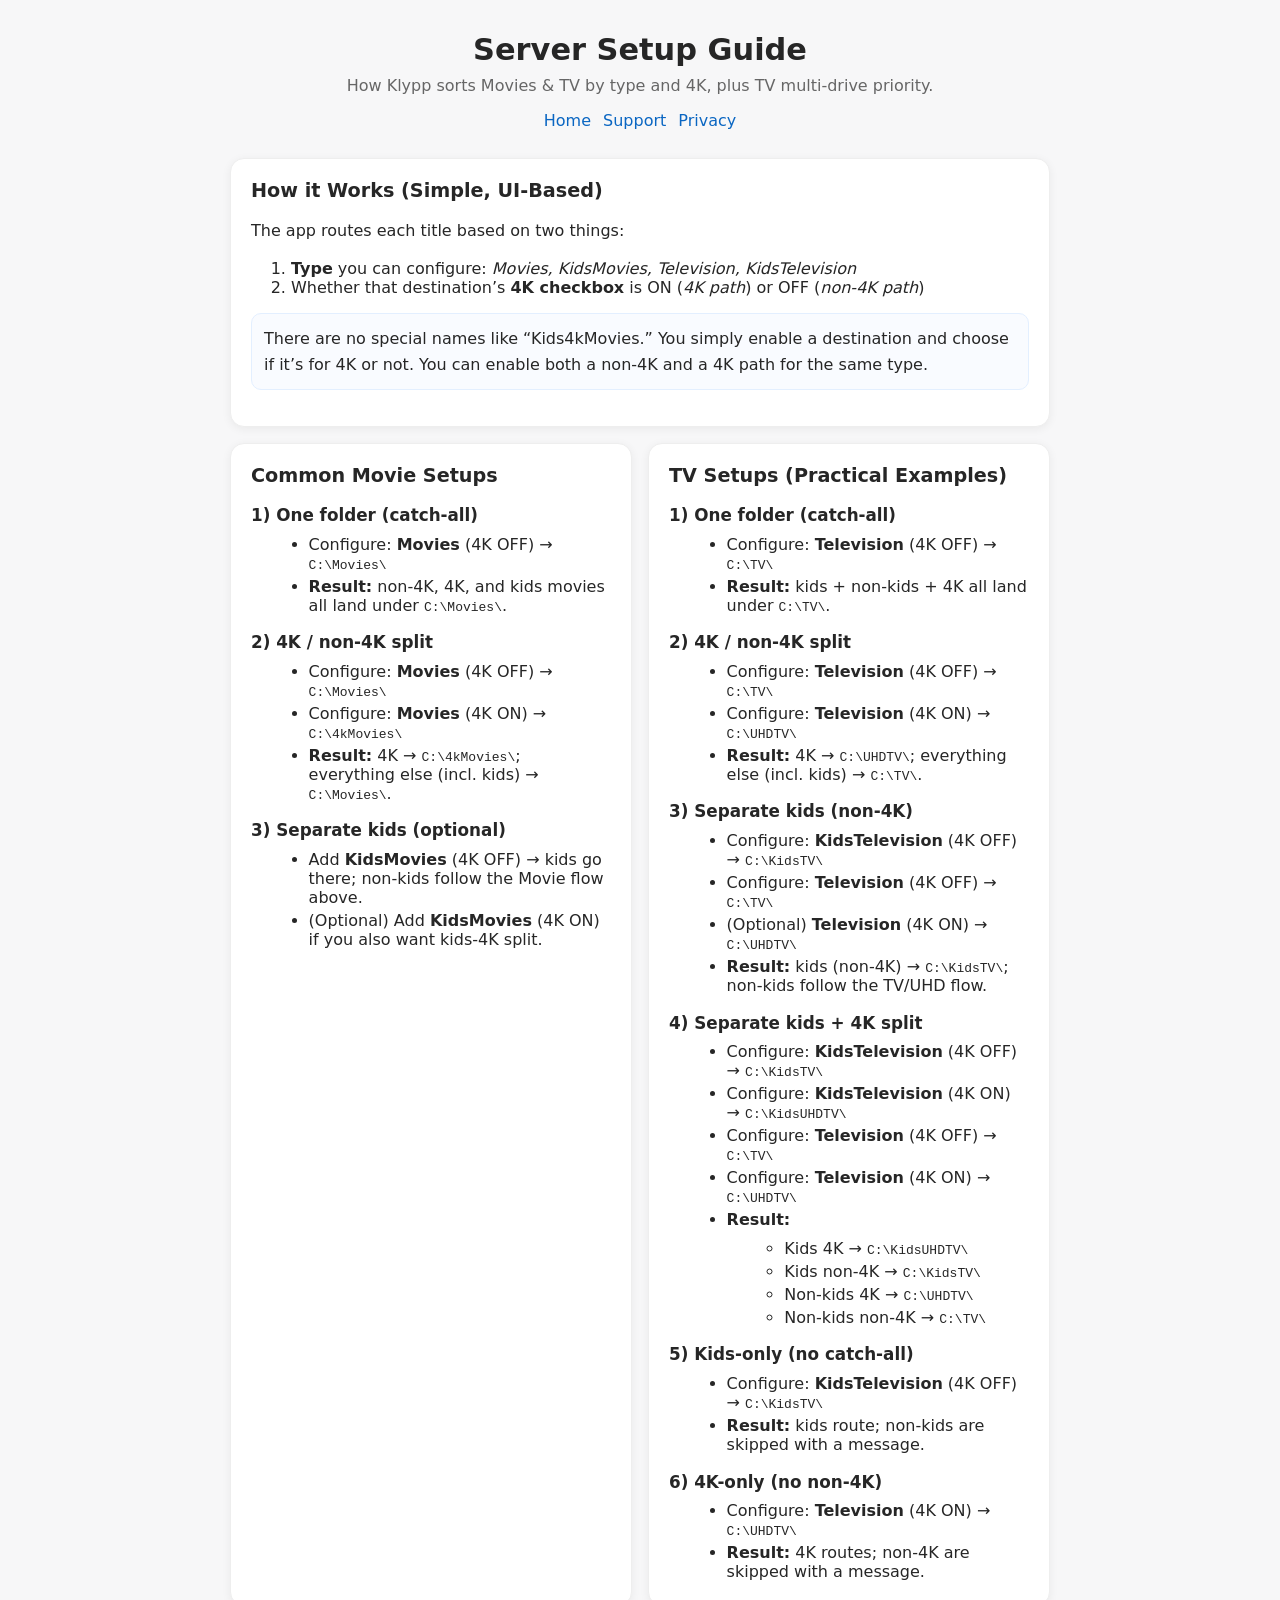
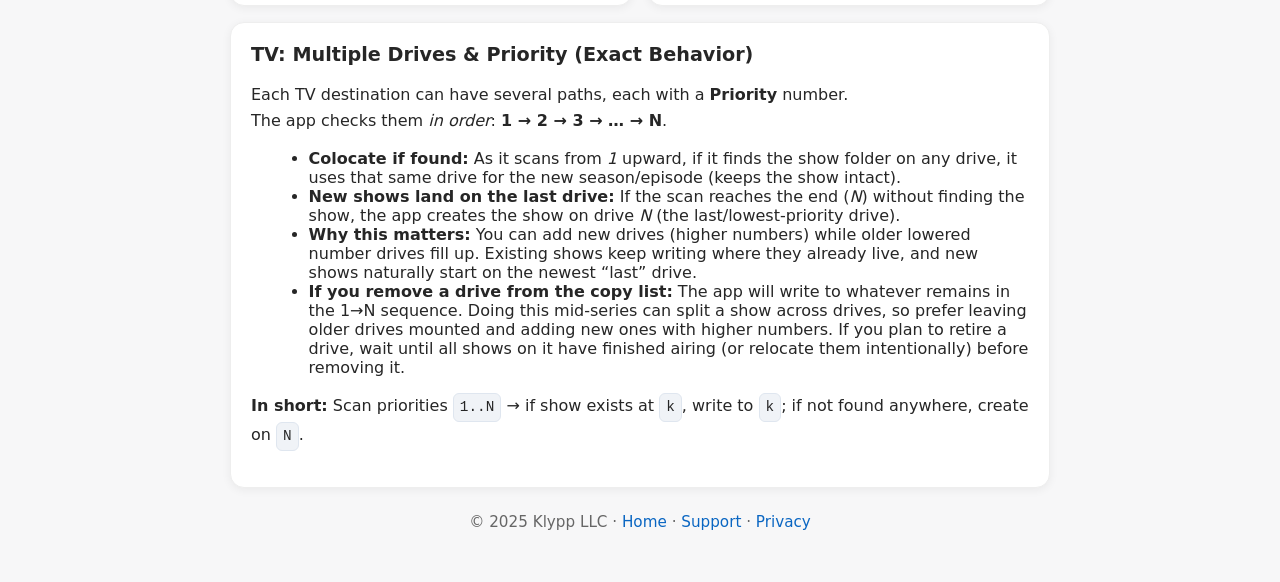
==== AdvancedDocumentation/index.html @ 426c71a1 "Adding basic setup instructions" ====
<!-- routing/index.html -->
<!DOCTYPE html>
<html lang="en">

<head>
    <meta charset="UTF-8" />
    <title>Klypp LLC – Server Setup Guide</title>
    <meta name="viewport" content="width=device-width, initial-scale=1" />
    <meta name="description"
        content="How Klypp routes Movies and TV into folders based on type and 4K settings, plus TV multi-drive priority behavior." />

    <!-- Open Graph -->
    <meta property="og:title" content="Klypp – Server Setup Guide" />
    <meta property="og:site_name" content="Klypp LLC" />
    <meta property="og:type" content="article" />
    <meta property="og:url" content="https://www.klyppedit.com/routing/" />
    <meta property="og:description"
        content="Configure Movies/TV/Kids destinations with optional 4K and understand TV drive priorities." />

    <style>
        :root {
            --bg: #f7f7f8;
            --fg: #262626;
            --muted: #666;
            --card: #ffffff;
            --link: #0a66c2;
            --ring: rgba(10, 102, 194, .15);
            --radius: 14px;
            --border: #eee;
        }

        * {
            box-sizing: border-box;
        }

        body {
            font-family: system-ui, -apple-system, "Segoe UI", Roboto, Arial, sans-serif;
            margin: 0;
            padding: 32px 16px;
            background: var(--bg);
            color: var(--fg);
        }

        .wrap {
            max-width: 820px;
            margin: 0 auto;
        }

        header {
            text-align: center;
            margin-bottom: 28px;
        }

        h1 {
            margin: 0 0 6px;
            font-size: 1.9rem;
        }

        .subtitle {
            color: var(--muted);
            margin: 0;
        }

        nav {
            display: flex;
            gap: 12px;
            justify-content: center;
            margin: 12px 0 0;
        }

        nav a {
            color: var(--link);
            text-decoration: none;
        }

        nav a:hover {
            text-decoration: underline;
        }

        .card {
            background: var(--card);
            border-radius: var(--radius);
            box-shadow: 0 2px 10px rgba(0, 0, 0, .06);
            padding: 20px;
            border: 1px solid var(--border);
            margin-bottom: 16px;
        }

        h2 {
            margin-top: 0;
            font-size: 1.2rem;
        }

        h3 {
            margin: 1.1rem 0 .4rem;
            font-size: 1.05rem;
        }

        p {
            line-height: 1.6;
        }

        ul {
            margin: .6rem 0 .2rem 1.1rem;
        }

        a {
            color: var(--link);
            text-decoration: none;
        }

        a:hover {
            text-decoration: underline;
        }

        .kbd {
            display: inline-block;
            padding: 2px 6px;
            border-radius: 6px;
            background: #f0f3f7;
            border: 1px solid #dfe6ef;
            font-family: ui-monospace, SFMono-Regular, Menlo, Consolas, monospace;
            font-size: .9em;
        }

        .note {
            background: #f9fbff;
            border: 1px solid #e3efff;
            padding: 12px;
            border-radius: 10px;
        }

        .footer {
            text-align: center;
            color: var(--muted);
            margin-top: 22px;
            font-size: .95rem;
        }

        .grid {
            display: grid;
            gap: 16px;
            grid-template-columns: 1fr;
        }

        @media (min-width: 880px) {
            .grid {
                grid-template-columns: 1fr 1fr;
            }
        }

        .muted {
            color: var(--muted);
        }

        .list-tight li {
            margin: .25rem 0;
        }

        .codeblock {
            background: #0f172a;
            color: #e5e7eb;
            border-radius: 10px;
            padding: 12px 14px;
            overflow: auto;
            border: 1px solid #0b1226;
            font-family: ui-monospace, SFMono-Regular, Menlo, Consolas, monospace;
            font-size: .92em;
        }
    </style>

    <!-- JSON-LD -->
    <script type="application/ld+json">
  {
    "@context":"https://schema.org",
    "@type":"TechArticle",
    "headline":"Klypp – Server Setup Guide",
    "about":["Movies","Television","Kids","4K","Folder routing","NAS priority"],
    "author":{"@type":"Organization","name":"Klypp LLC"},
    "publisher":{"@type":"Organization","name":"Klypp LLC"},
    "inLanguage":"en-US",
    "url":"https://www.klyppedit.com/routing/"
  }
  </script>
</head>

<body>
    <div class="wrap">
        <header>
            <h1>Server Setup Guide</h1>
            <p class="subtitle">How Klypp sorts Movies &amp; TV by type and 4K, plus TV multi-drive priority.</p>
            <nav>
                <a href="../index.html">Home</a>
                <a href="../support/index.html">Support</a>
                <a href="../privacy/index.html">Privacy</a>
            </nav>
        </header>

        <section class="card">
            <h2>How it Works (Simple, UI-Based)</h2>
            <p>The app routes each title based on two things:</p>
            <ol>
                <li><strong>Type</strong> you can configure: <em>Movies, KidsMovies, Television, KidsTelevision</em>
                </li>
                <li>Whether that destination’s <strong>4K checkbox</strong> is ON (<em>4K path</em>) or OFF (<em>non-4K
                        path</em>)</li>
            </ol>
            <p class="note">
                There are no special names like “Kids4kMovies.” You simply enable a destination and choose if it’s for
                4K or not.
                You can enable both a non-4K and a 4K path for the same type.
            </p>
        </section>

        <div class="grid">
            <section class="card">
                <h2>Common Movie Setups</h2>

                <h3>1) One folder (catch-all)</h3>
                <ul class="list-tight">
                    <li>Configure: <strong>Movies</strong> (4K OFF) → <code>C:\Movies\</code></li>
                    <li><strong>Result:</strong> non-4K, 4K, and kids movies all land under <code>C:\Movies\</code>.
                    </li>
                </ul>

                <h3>2) 4K / non-4K split</h3>
                <ul class="list-tight">
                    <li>Configure: <strong>Movies</strong> (4K OFF) → <code>C:\Movies\</code></li>
                    <li>Configure: <strong>Movies</strong> (4K ON) → <code>C:\4kMovies\</code></li>
                    <li><strong>Result:</strong> 4K → <code>C:\4kMovies\</code>; everything else (incl. kids) →
                        <code>C:\Movies\</code>.
                    </li>
                </ul>

                <h3>3) Separate kids (optional)</h3>
                <ul class="list-tight">
                    <li>Add <strong>KidsMovies</strong> (4K OFF) → kids go there; non-kids follow the Movie flow above.
                    </li>
                    <li>(Optional) Add <strong>KidsMovies</strong> (4K ON) if you also want kids-4K split.</li>
                </ul>
            </section>

            <section class="card">
                <h2>TV Setups (Practical Examples)</h2>

                <h3>1) One folder (catch-all)</h3>
                <ul class="list-tight">
                    <li>Configure: <strong>Television</strong> (4K OFF) → <code>C:\TV\</code></li>
                    <li><strong>Result:</strong> kids + non-kids + 4K all land under <code>C:\TV\</code>.</li>
                </ul>

                <h3>2) 4K / non-4K split</h3>
                <ul class="list-tight">
                    <li>Configure: <strong>Television</strong> (4K OFF) → <code>C:\TV\</code></li>
                    <li>Configure: <strong>Television</strong> (4K ON) → <code>C:\UHDTV\</code></li>
                    <li><strong>Result:</strong> 4K → <code>C:\UHDTV\</code>; everything else (incl. kids) →
                        <code>C:\TV\</code>.
                    </li>
                </ul>

                <h3>3) Separate kids (non-4K)</h3>
                <ul class="list-tight">
                    <li>Configure: <strong>KidsTelevision</strong> (4K OFF) → <code>C:\KidsTV\</code></li>
                    <li>Configure: <strong>Television</strong> (4K OFF) → <code>C:\TV\</code></li>
                    <li>(Optional) <strong>Television</strong> (4K ON) → <code>C:\UHDTV\</code></li>
                    <li><strong>Result:</strong> kids (non-4K) → <code>C:\KidsTV\</code>; non-kids follow the TV/UHD
                        flow.</li>
                </ul>

                <h3>4) Separate kids + 4K split</h3>
                <ul class="list-tight">
                    <li>Configure: <strong>KidsTelevision</strong> (4K OFF) → <code>C:\KidsTV\</code></li>
                    <li>Configure: <strong>KidsTelevision</strong> (4K ON) → <code>C:\KidsUHDTV\</code></li>
                    <li>Configure: <strong>Television</strong> (4K OFF) → <code>C:\TV\</code></li>
                    <li>Configure: <strong>Television</strong> (4K ON) → <code>C:\UHDTV\</code></li>
                    <li><strong>Result:</strong>
                        <ul>
                            <li>Kids 4K → <code>C:\KidsUHDTV\</code></li>
                            <li>Kids non-4K → <code>C:\KidsTV\</code></li>
                            <li>Non-kids 4K → <code>C:\UHDTV\</code></li>
                            <li>Non-kids non-4K → <code>C:\TV\</code></li>
                        </ul>
                    </li>
                </ul>

                <h3>5) Kids-only (no catch-all)</h3>
                <ul class="list-tight">
                    <li>Configure: <strong>KidsTelevision</strong> (4K OFF) → <code>C:\KidsTV\</code></li>
                    <li><strong>Result:</strong> kids route; non-kids are skipped with a message.</li>
                </ul>

                <h3>6) 4K-only (no non-4K)</h3>
                <ul class="list-tight">
                    <li>Configure: <strong>Television</strong> (4K ON) → <code>C:\UHDTV\</code></li>
                    <li><strong>Result:</strong> 4K routes; non-4K are skipped with a message.</li>
                </ul>
            </section>
        </div>

        <section class="card">
            <h2>TV: Multiple Drives &amp; Priority (Exact Behavior)</h2>
            <p>Each TV destination can have several paths, each with a <strong>Priority</strong> number.<br>
                The app checks them <em>in order</em>: <strong>1 → 2 → 3 → … → N</strong>.</p>
            <ul>
                <li><strong>Colocate if found:</strong> As it scans from <em>1</em> upward, if it finds the show folder
                    on any drive, it uses that same drive for the new season/episode (keeps the show intact).</li>
                <li><strong>New shows land on the last drive:</strong> If the scan reaches the end (<em>N</em>) without
                    finding the show, the app creates the show on drive <em>N</em> (the last/lowest-priority drive).
                </li>
                <li><strong>Why this matters:</strong> You can add new drives (higher numbers) while older lowered
                    number
                    drives fill up. Existing shows keep writing where they already live, and new shows naturally start
                    on the newest “last” drive.</li>
                <li><strong>If you remove a drive from the copy list:</strong> The app will write to whatever remains in
                    the 1→N sequence. Doing this mid-series can split a show across drives, so prefer leaving older
                    drives mounted and adding new ones with higher numbers. If you plan to retire a drive, wait until all
                    shows on it have finished airing (or relocate them intentionally) before removing it.</li>
            </ul>
            <p><strong>In short:</strong> Scan priorities <span class="kbd">1..N</span> → if show exists at <span
                    class="kbd">k</span>, write to <span class="kbd">k</span>; if not found anywhere, create on <span
                    class="kbd">N</span>.</p>
        </section>

        <p class="footer">© 2025 Klypp LLC · <a href="../index.html">Home</a> · <a
                href="../support/index.html">Support</a> · <a href="../privacy/index.html">Privacy</a></p>
    </div>
</body>

</html>
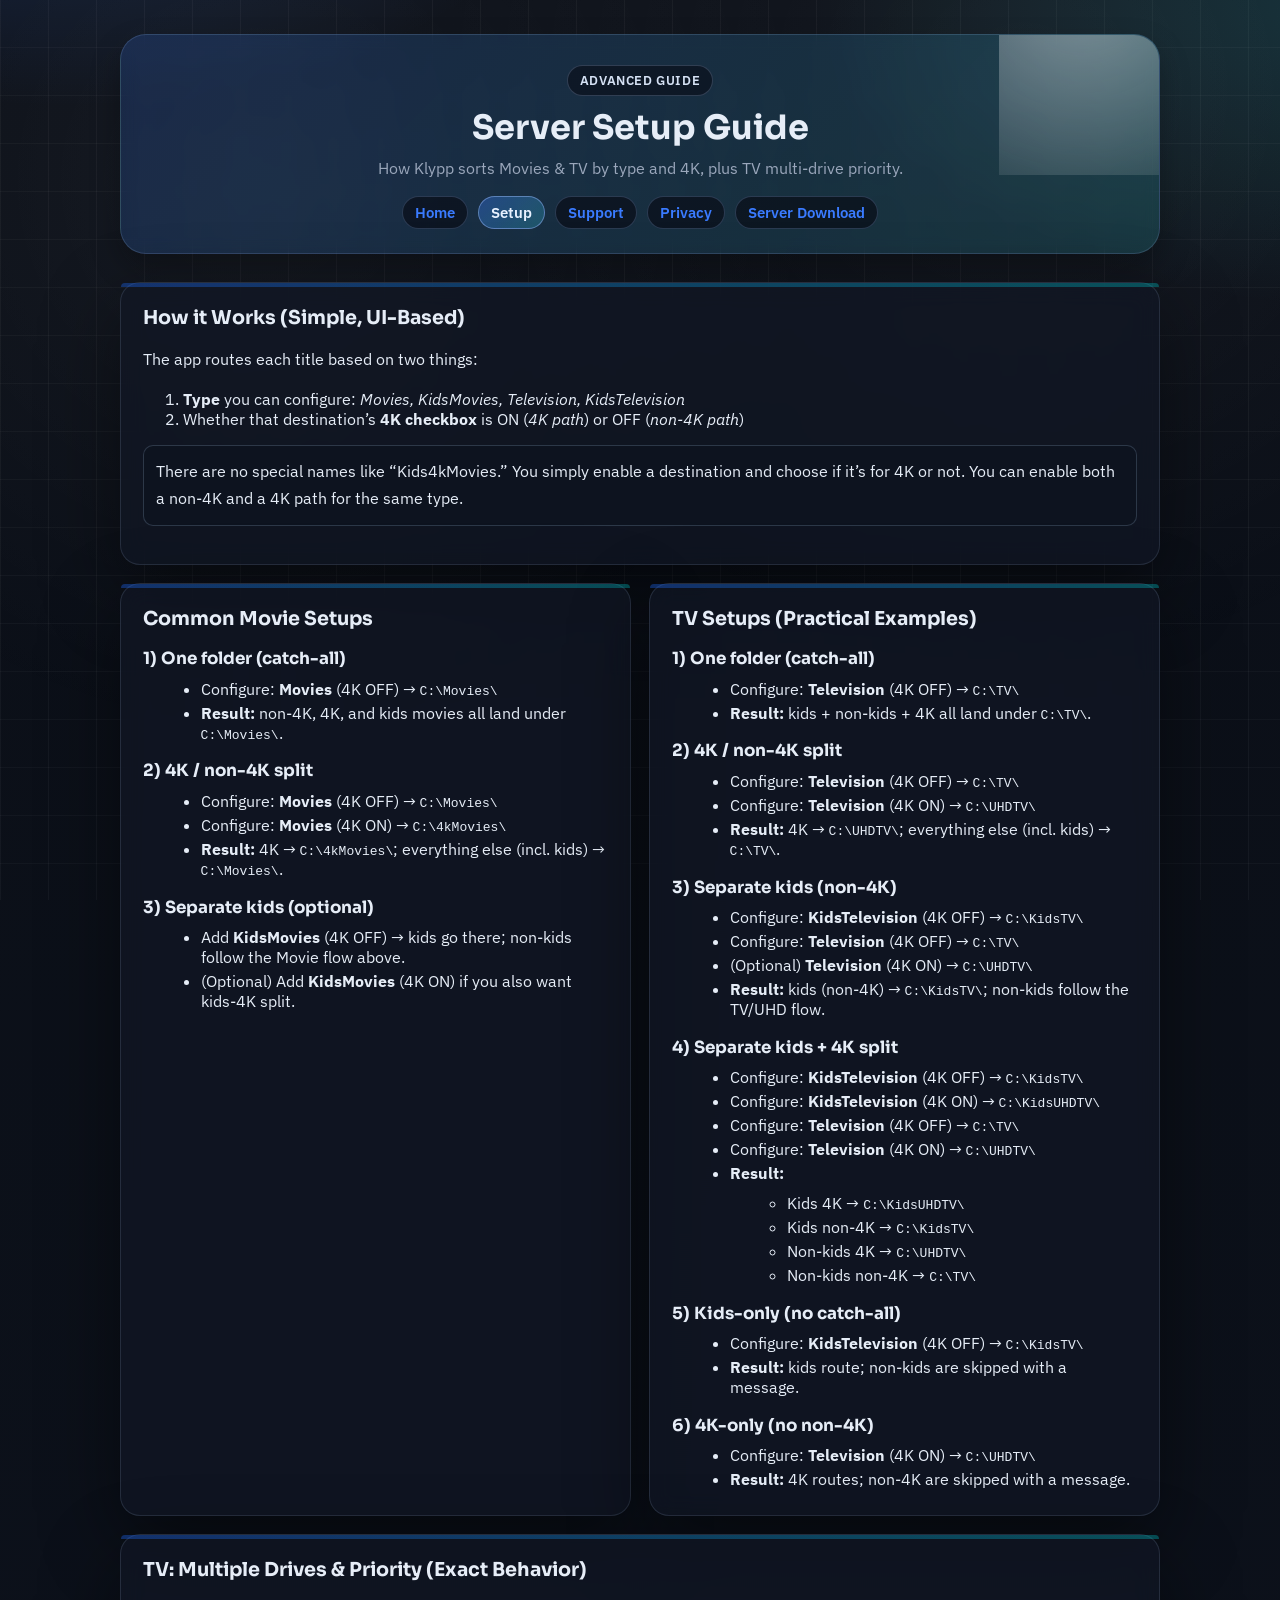
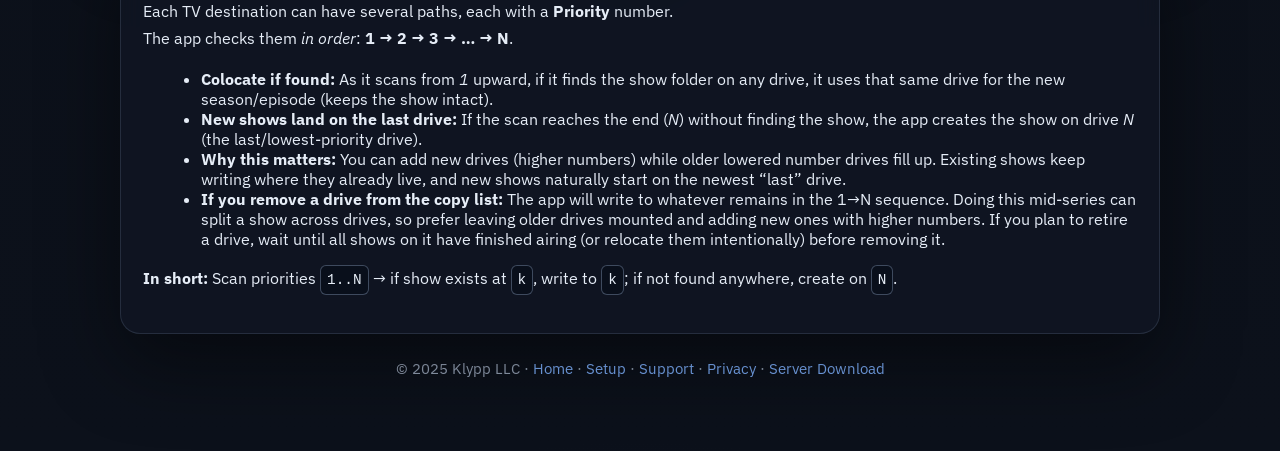
==== commit 181657f6: "Updates for look and feel of page" ====
--- a/AdvancedDocumentation/index.html
+++ b/AdvancedDocumentation/index.html
@@ -18,15 +18,21 @@
         content="Configure Movies/TV/Kids destinations with optional 4K and understand TV drive priorities." />
 
     <style>
+        @import url("https://fonts.googleapis.com/css2?family=Sora:wght@500;600;700&family=IBM+Plex+Sans:wght@400;500;600;700&display=swap");
+
         :root {
-            --bg: #f7f7f8;
-            --fg: #262626;
-            --muted: #666;
-            --card: #ffffff;
-            --link: #0a66c2;
-            --ring: rgba(10, 102, 194, .15);
-            --radius: 14px;
-            --border: #eee;
+            --bg: #0b0f17;
+            --fg: #e6edf7;
+            --muted: #9aa7bb;
+            --card: rgba(17, 23, 36, .72);
+            --link: #7fb2ff;
+            --accent: #3a7bff;
+            --accent-2: #36d1dc;
+            --ring: rgba(63, 135, 255, .28);
+            --radius: 20px;
+            --border: rgba(141, 162, 196, .18);
+            --shadow: 0 28px 80px rgba(0, 0, 0, .45);
+            --shadow-soft: 0 14px 30px rgba(0, 0, 0, .28);
         }
 
         * {
@@ -34,26 +40,84 @@
         }
 
         body {
-            font-family: system-ui, -apple-system, "Segoe UI", Roboto, Arial, sans-serif;
+            font-family: "IBM Plex Sans", "Segoe UI", Tahoma, sans-serif;
             margin: 0;
-            padding: 32px 16px;
-            background: var(--bg);
+            padding: 34px 16px 54px;
+            background:
+                radial-gradient(900px 520px at 5% -10%, rgba(58, 123, 255, .22) 0%, rgba(58, 123, 255, 0) 60%),
+                radial-gradient(1000px 520px at 110% 0%, rgba(54, 209, 220, .18) 0%, rgba(54, 209, 220, 0) 60%),
+                radial-gradient(1000px 700px at 50% 120%, rgba(20, 27, 45, .9) 0%, rgba(11, 15, 23, 0) 60%),
+                linear-gradient(180deg, #0b0f17 0%, #0c111b 100%);
             color: var(--fg);
         }
 
+        body::before {
+            content: "";
+            position: fixed;
+            inset: 0;
+            background:
+                radial-gradient(circle at 20% 20%, rgba(255, 255, 255, .05), transparent 45%),
+                radial-gradient(circle at 80% 10%, rgba(255, 255, 255, .05), transparent 45%),
+                linear-gradient(90deg, rgba(255, 255, 255, .04) 1px, transparent 1px) 0 0/48px 48px,
+                linear-gradient(0deg, rgba(255, 255, 255, .03) 1px, transparent 1px) 0 0/48px 48px;
+            pointer-events: none;
+            z-index: -1;
+        }
+
         .wrap {
-            max-width: 820px;
+            max-width: 1040px;
             margin: 0 auto;
         }
 
-        header {
+        header.hero {
             text-align: center;
             margin-bottom: 28px;
+            background: linear-gradient(135deg, rgba(58, 123, 255, .18), rgba(54, 209, 220, .16));
+            border: 1px solid rgba(122, 150, 200, .25);
+            border-radius: 26px;
+            padding: 24px 20px 18px;
+            box-shadow: var(--shadow-soft);
+            position: relative;
+            overflow: hidden;
+            backdrop-filter: blur(8px);
+            min-height: 220px;
+            display: flex;
+            flex-direction: column;
+            align-items: center;
+            justify-content: center;
+        }
+
+        header.hero::after {
+            content: "";
+            position: absolute;
+            width: 280px;
+            height: 280px;
+            right: -120px;
+            top: -140px;
+            background: radial-gradient(circle at 30% 30%, rgba(255, 255, 255, .45), rgba(255, 255, 255, 0));
+            pointer-events: none;
+        }
+
+        .eyebrow {
+            display: inline-flex;
+            align-items: center;
+            gap: 8px;
+            padding: 6px 12px;
+            border-radius: 999px;
+            background: rgba(10, 16, 28, .7);
+            border: 1px solid rgba(141, 162, 196, .28);
+            color: #d6e2f5;
+            font-weight: 600;
+            font-size: .82rem;
+            margin-bottom: 10px;
+            text-transform: uppercase;
+            letter-spacing: .6px;
         }
 
         h1 {
             margin: 0 0 6px;
-            font-size: 1.9rem;
+            font-size: 2.1rem;
+            font-family: "Sora", "Trebuchet MS", sans-serif;
         }
 
         .subtitle {
@@ -63,41 +127,70 @@
 
         nav {
             display: flex;
-            gap: 12px;
+            gap: 10px;
             justify-content: center;
-            margin: 12px 0 0;
+            margin: 14px 0 0;
+            flex-wrap: wrap;
         }
 
         nav a {
-            color: var(--link);
+            color: var(--accent);
             text-decoration: none;
+            padding: 6px 12px;
+            border-radius: 999px;
+            border: 1px solid rgba(122, 150, 200, .28);
+            background: rgba(9, 14, 24, .7);
+            font-weight: 600;
+            font-size: .92rem;
         }
 
         nav a:hover {
-            text-decoration: underline;
+            background: rgba(14, 22, 36, .85);
+            border-color: rgba(140, 170, 220, .45);
+        }
+
+        nav a.is-active {
+            background: linear-gradient(135deg, rgba(58, 123, 255, .35), rgba(54, 209, 220, .25));
+            border-color: rgba(123, 158, 220, .65);
+            color: #e8f1ff;
+            cursor: default;
         }
 
         .card {
             background: var(--card);
             border-radius: var(--radius);
-            box-shadow: 0 2px 10px rgba(0, 0, 0, .06);
-            padding: 20px;
+            box-shadow: var(--shadow);
+            padding: 22px;
             border: 1px solid var(--border);
-            margin-bottom: 16px;
+            margin-bottom: 18px;
+            position: relative;
+            backdrop-filter: blur(12px);
+        }
+
+        .card::before {
+            content: "";
+            position: absolute;
+            inset: 0 0 auto 0;
+            height: 4px;
+            border-radius: var(--radius) var(--radius) 0 0;
+            background: linear-gradient(90deg, rgba(26, 91, 216, .6), rgba(0, 160, 166, .6));
+            opacity: .7;
         }
 
         h2 {
             margin-top: 0;
             font-size: 1.2rem;
+            font-family: "Sora", "Trebuchet MS", sans-serif;
         }
 
         h3 {
             margin: 1.1rem 0 .4rem;
             font-size: 1.05rem;
+            font-family: "Sora", "Trebuchet MS", sans-serif;
         }
 
         p {
-            line-height: 1.6;
+            line-height: 1.7;
         }
 
         ul {
@@ -117,15 +210,16 @@
             display: inline-block;
             padding: 2px 6px;
             border-radius: 6px;
-            background: #f0f3f7;
-            border: 1px solid #dfe6ef;
+            background: rgba(10, 16, 28, .85);
+            border: 1px solid rgba(141, 162, 196, .4);
+            color: #e6edf7;
             font-family: ui-monospace, SFMono-Regular, Menlo, Consolas, monospace;
             font-size: .9em;
         }
 
         .note {
-            background: #f9fbff;
-            border: 1px solid #e3efff;
+            background: rgba(13, 20, 32, .7);
+            border: 1px solid rgba(141, 162, 196, .25);
             padding: 12px;
             border-radius: 10px;
         }
@@ -139,7 +233,7 @@
 
         .grid {
             display: grid;
-            gap: 16px;
+            gap: 18px;
             grid-template-columns: 1fr;
         }
 
@@ -158,12 +252,12 @@
         }
 
         .codeblock {
-            background: #0f172a;
+            background: rgba(9, 14, 24, .85);
             color: #e5e7eb;
             border-radius: 10px;
             padding: 12px 14px;
             overflow: auto;
-            border: 1px solid #0b1226;
+            border: 1px solid rgba(141, 162, 196, .25);
             font-family: ui-monospace, SFMono-Regular, Menlo, Consolas, monospace;
             font-size: .92em;
         }
@@ -186,13 +280,16 @@
 
 <body>
     <div class="wrap">
-        <header>
+        <header class="hero">
+            <div class="eyebrow">Advanced Guide</div>
             <h1>Server Setup Guide</h1>
             <p class="subtitle">How Klypp sorts Movies &amp; TV by type and 4K, plus TV multi-drive priority.</p>
             <nav>
                 <a href="../index.html">Home</a>
+                <a href="../setup/index.html" class="is-active" aria-current="page">Setup</a>
                 <a href="../support/index.html">Support</a>
                 <a href="../privacy/index.html">Privacy</a>
+                <a href="https://app.klyppedit.com/swagger">Server Download</a>
             </nav>
         </header>
 
@@ -322,8 +419,8 @@
         </section>
 
         <p class="footer">© 2025 Klypp LLC · <a href="../index.html">Home</a> · <a
-                href="../support/index.html">Support</a> · <a href="../privacy/index.html">Privacy</a></p>
+                href="../setup/index.html">Setup</a> · <a href="../support/index.html">Support</a> · <a href="../privacy/index.html">Privacy</a> · <a href="https://app.klyppedit.com/swagger">Server Download</a></p>
     </div>
 </body>
 
-</html>+</html>
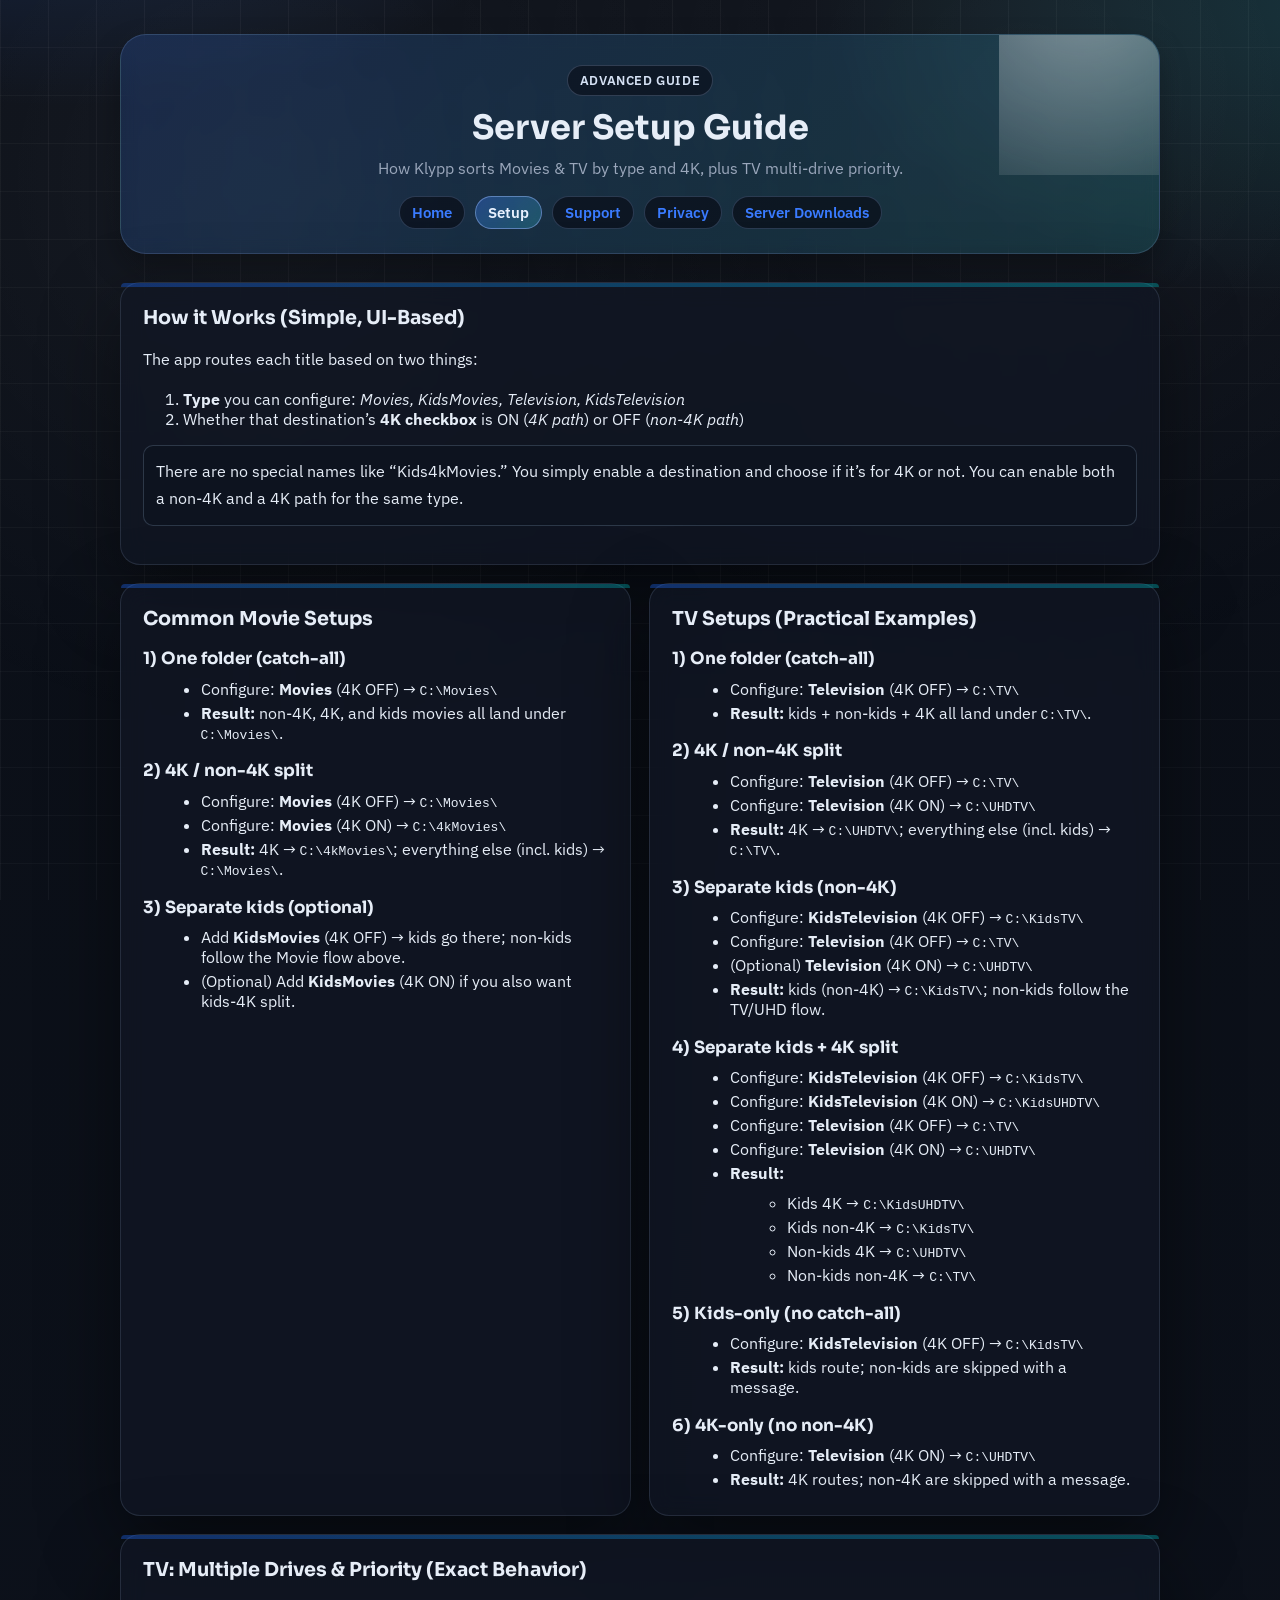
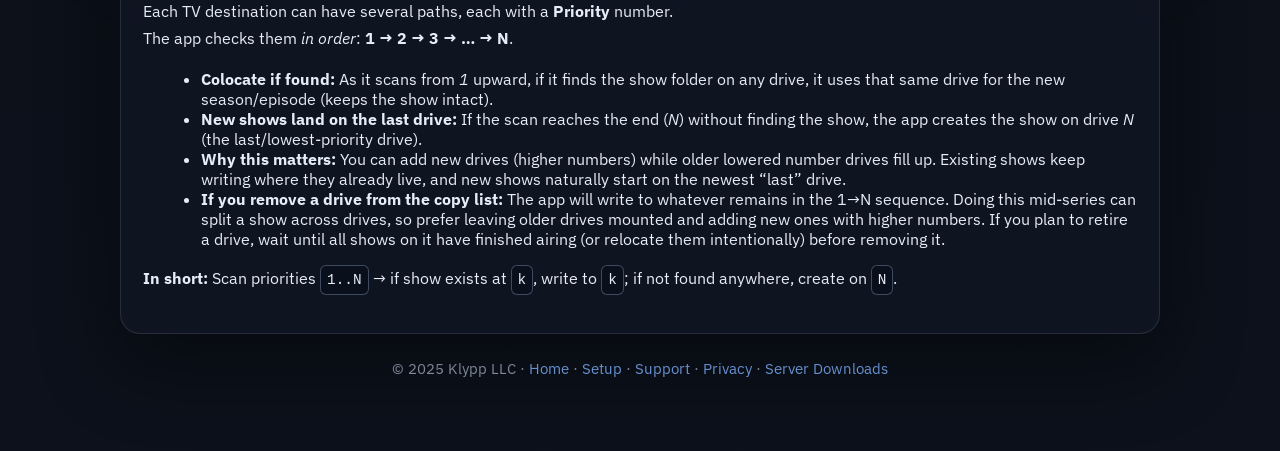
==== commit b33522a1: "Updates for look and feel of page" ====
--- a/AdvancedDocumentation/index.html
+++ b/AdvancedDocumentation/index.html
@@ -289,7 +289,7 @@
                 <a href="../setup/index.html" class="is-active" aria-current="page">Setup</a>
                 <a href="../support/index.html">Support</a>
                 <a href="../privacy/index.html">Privacy</a>
-                <a href="https://app.klyppedit.com/swagger">Server Download</a>
+                <a href="https://app.klyppedit.com/swagger">Server Downloads</a>
             </nav>
         </header>
 
@@ -419,7 +419,7 @@
         </section>
 
         <p class="footer">© 2025 Klypp LLC · <a href="../index.html">Home</a> · <a
-                href="../setup/index.html">Setup</a> · <a href="../support/index.html">Support</a> · <a href="../privacy/index.html">Privacy</a> · <a href="https://app.klyppedit.com/swagger">Server Download</a></p>
+                href="../setup/index.html">Setup</a> · <a href="../support/index.html">Support</a> · <a href="../privacy/index.html">Privacy</a> · <a href="https://app.klyppedit.com/swagger">Server Downloads</a></p>
     </div>
 </body>
 
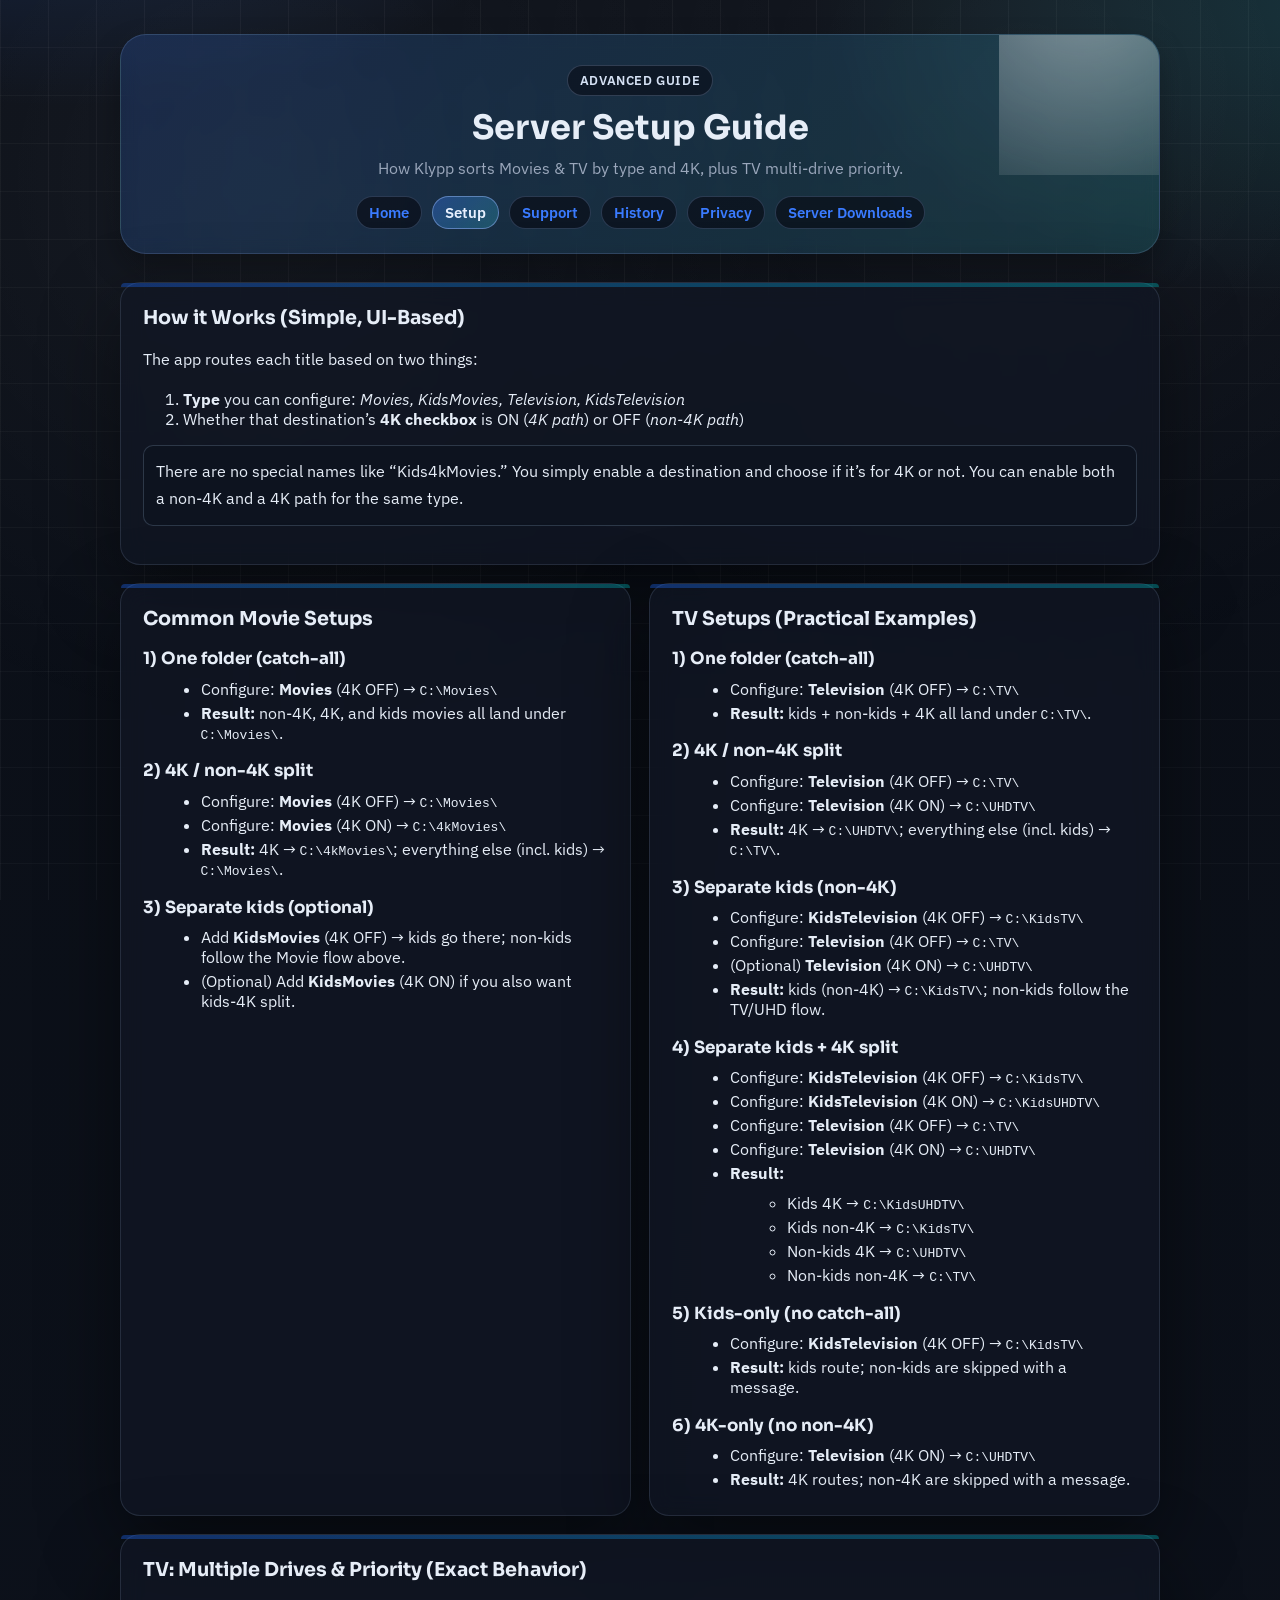
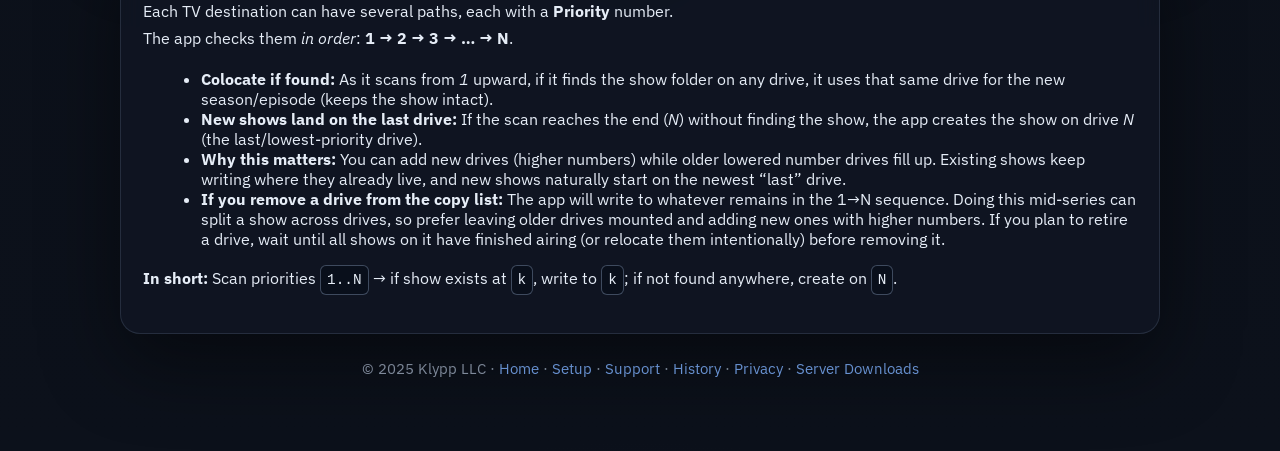
==== commit 147bab4a: "Added History page" ====
--- a/AdvancedDocumentation/index.html
+++ b/AdvancedDocumentation/index.html
@@ -288,6 +288,7 @@
                 <a href="../index.html">Home</a>
                 <a href="../setup/index.html" class="is-active" aria-current="page">Setup</a>
                 <a href="../support/index.html">Support</a>
+                <a href="../history/index.html">History</a>
                 <a href="../privacy/index.html">Privacy</a>
                 <a href="https://app.klyppedit.com/swagger">Server Downloads</a>
             </nav>
@@ -419,7 +420,7 @@
         </section>
 
         <p class="footer">© 2025 Klypp LLC · <a href="../index.html">Home</a> · <a
-                href="../setup/index.html">Setup</a> · <a href="../support/index.html">Support</a> · <a href="../privacy/index.html">Privacy</a> · <a href="https://app.klyppedit.com/swagger">Server Downloads</a></p>
+                href="../setup/index.html">Setup</a> · <a href="../support/index.html">Support</a> · <a href="../history/index.html">History</a> · <a href="../privacy/index.html">Privacy</a> · <a href="https://app.klyppedit.com/swagger">Server Downloads</a></p>
     </div>
 </body>
 
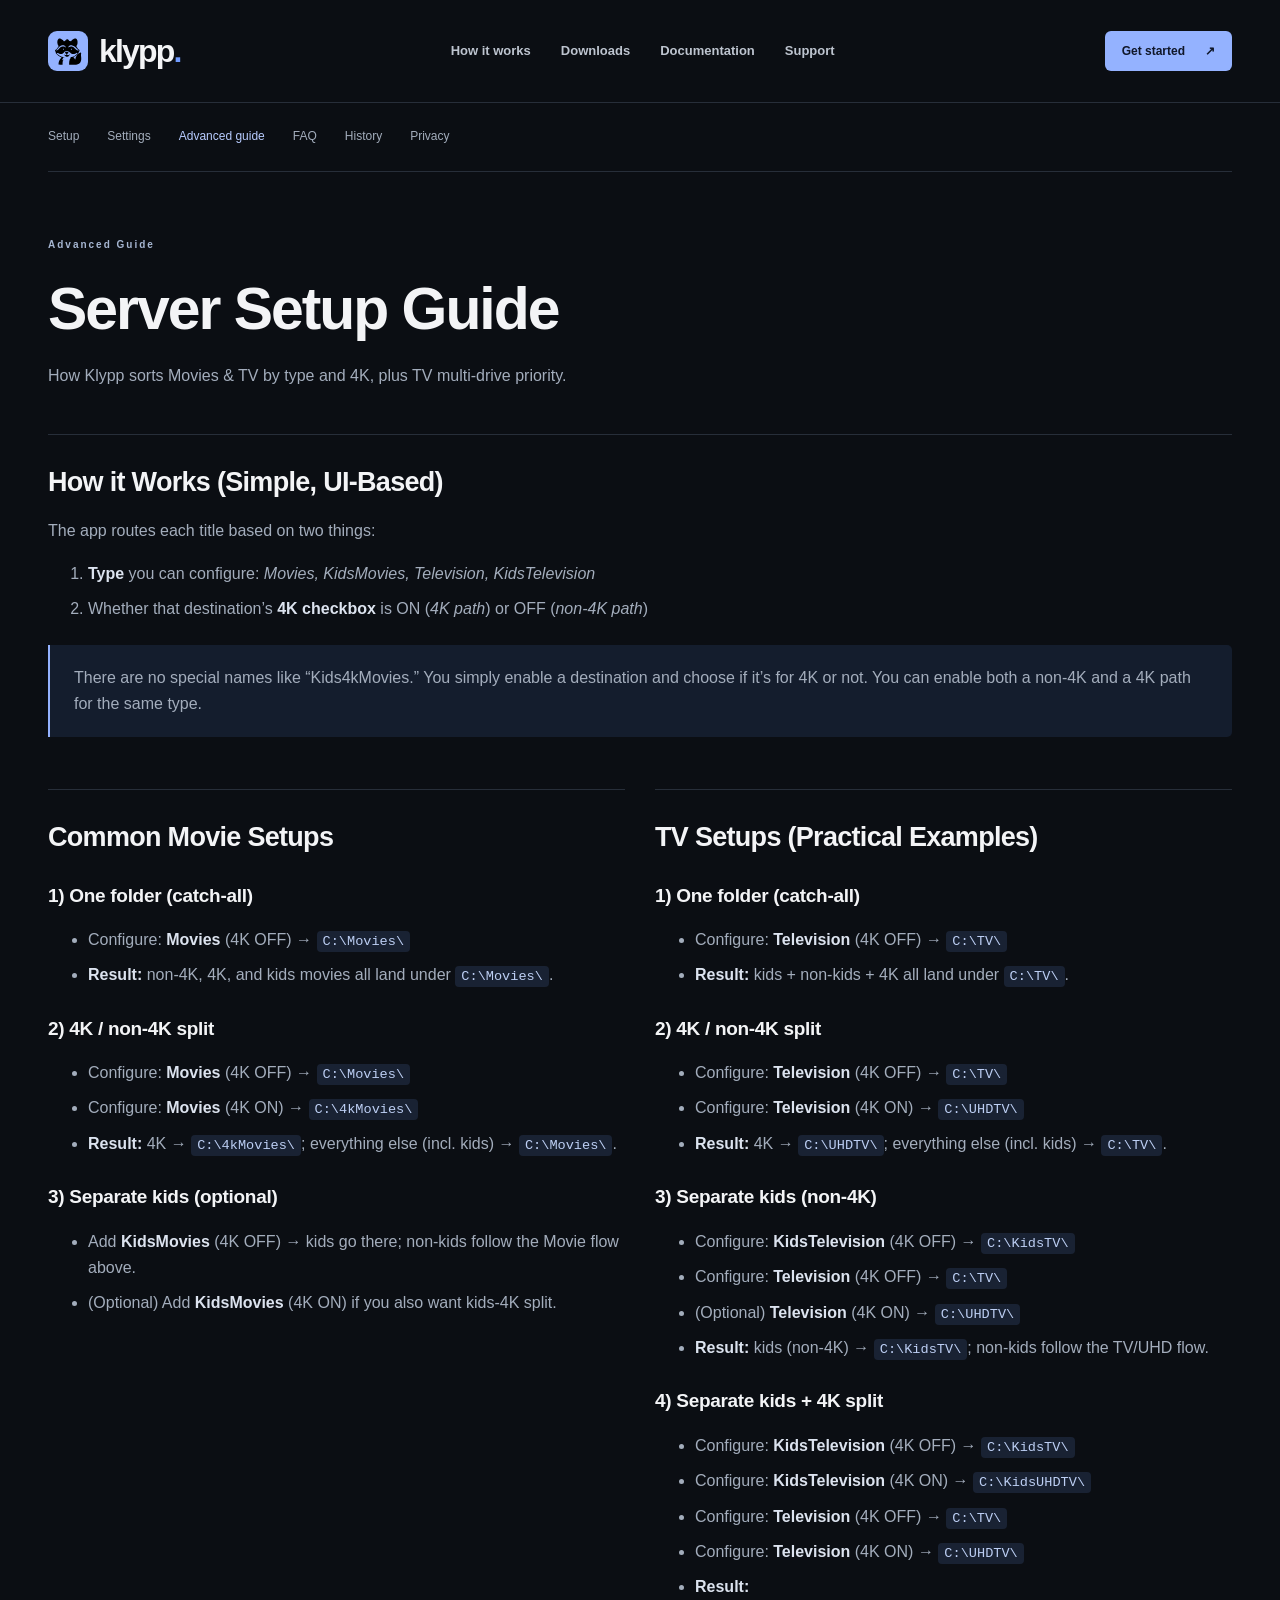
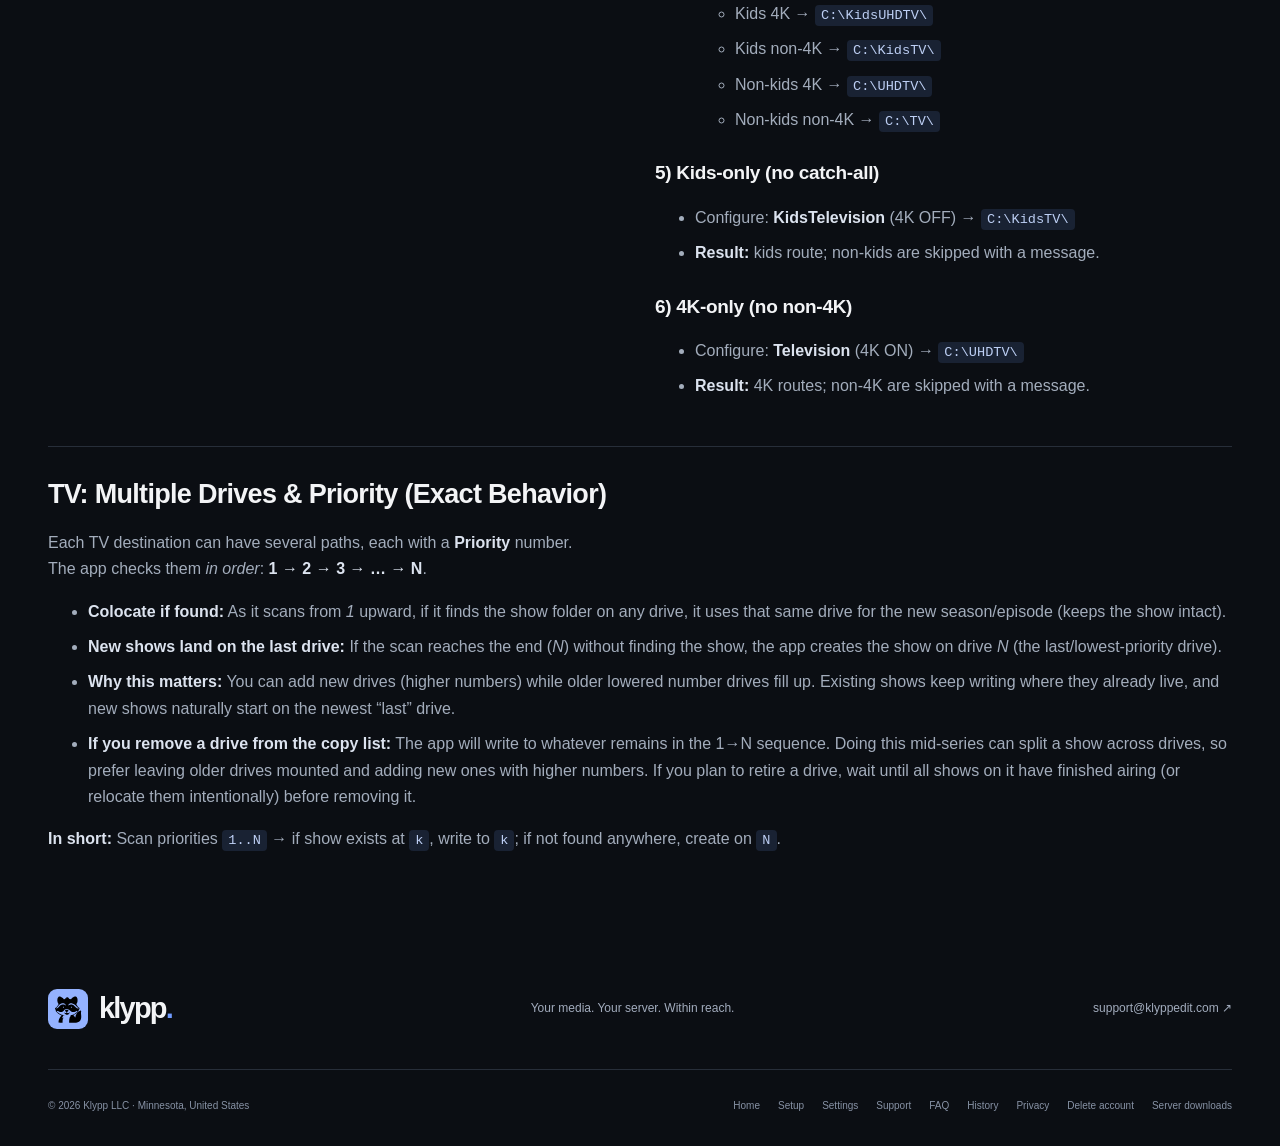
==== commit 9f17d366: "messing with new design" ====
--- a/AdvancedDocumentation/index.html
+++ b/AdvancedDocumentation/index.html
@@ -17,251 +17,8 @@
     <meta property="og:description"
         content="Configure Movies/TV/Kids destinations with optional 4K and understand TV drive priorities." />
 
-    <style>
-        @import url("https://fonts.googleapis.com/css2?family=Sora:wght@500;600;700&family=IBM+Plex+Sans:wght@400;500;600;700&display=swap");
-
-        :root {
-            --bg: #0b0f17;
-            --fg: #e6edf7;
-            --muted: #9aa7bb;
-            --card: rgba(17, 23, 36, .72);
-            --link: #7fb2ff;
-            --accent: #3a7bff;
-            --accent-2: #36d1dc;
-            --ring: rgba(63, 135, 255, .28);
-            --radius: 20px;
-            --border: rgba(141, 162, 196, .18);
-            --shadow: 0 28px 80px rgba(0, 0, 0, .45);
-            --shadow-soft: 0 14px 30px rgba(0, 0, 0, .28);
-        }
-
-        * {
-            box-sizing: border-box;
-        }
-
-        body {
-            font-family: "IBM Plex Sans", "Segoe UI", Tahoma, sans-serif;
-            margin: 0;
-            padding: 34px 16px 54px;
-            background:
-                radial-gradient(900px 520px at 5% -10%, rgba(58, 123, 255, .22) 0%, rgba(58, 123, 255, 0) 60%),
-                radial-gradient(1000px 520px at 110% 0%, rgba(54, 209, 220, .18) 0%, rgba(54, 209, 220, 0) 60%),
-                radial-gradient(1000px 700px at 50% 120%, rgba(20, 27, 45, .9) 0%, rgba(11, 15, 23, 0) 60%),
-                linear-gradient(180deg, #0b0f17 0%, #0c111b 100%);
-            color: var(--fg);
-        }
-
-        body::before {
-            content: "";
-            position: fixed;
-            inset: 0;
-            background:
-                radial-gradient(circle at 20% 20%, rgba(255, 255, 255, .05), transparent 45%),
-                radial-gradient(circle at 80% 10%, rgba(255, 255, 255, .05), transparent 45%),
-                linear-gradient(90deg, rgba(255, 255, 255, .04) 1px, transparent 1px) 0 0/48px 48px,
-                linear-gradient(0deg, rgba(255, 255, 255, .03) 1px, transparent 1px) 0 0/48px 48px;
-            pointer-events: none;
-            z-index: -1;
-        }
-
-        .wrap {
-            max-width: 1040px;
-            margin: 0 auto;
-        }
-
-        header.hero {
-            text-align: center;
-            margin-bottom: 28px;
-            background: linear-gradient(135deg, rgba(58, 123, 255, .18), rgba(54, 209, 220, .16));
-            border: 1px solid rgba(122, 150, 200, .25);
-            border-radius: 26px;
-            padding: 24px 20px 18px;
-            box-shadow: var(--shadow-soft);
-            position: relative;
-            overflow: hidden;
-            backdrop-filter: blur(8px);
-            min-height: 220px;
-            display: flex;
-            flex-direction: column;
-            align-items: center;
-            justify-content: center;
-        }
-
-        header.hero::after {
-            content: "";
-            position: absolute;
-            width: 280px;
-            height: 280px;
-            right: -120px;
-            top: -140px;
-            background: radial-gradient(circle at 30% 30%, rgba(255, 255, 255, .45), rgba(255, 255, 255, 0));
-            pointer-events: none;
-        }
-
-        .eyebrow {
-            display: inline-flex;
-            align-items: center;
-            gap: 8px;
-            padding: 6px 12px;
-            border-radius: 999px;
-            background: rgba(10, 16, 28, .7);
-            border: 1px solid rgba(141, 162, 196, .28);
-            color: #d6e2f5;
-            font-weight: 600;
-            font-size: .82rem;
-            margin-bottom: 10px;
-            text-transform: uppercase;
-            letter-spacing: .6px;
-        }
-
-        h1 {
-            margin: 0 0 6px;
-            font-size: 2.1rem;
-            font-family: "Sora", "Trebuchet MS", sans-serif;
-        }
-
-        .subtitle {
-            color: var(--muted);
-            margin: 0;
-        }
-
-        nav {
-            display: flex;
-            gap: 10px;
-            justify-content: center;
-            margin: 14px 0 0;
-            flex-wrap: wrap;
-        }
-
-        nav a {
-            color: var(--accent);
-            text-decoration: none;
-            padding: 6px 12px;
-            border-radius: 999px;
-            border: 1px solid rgba(122, 150, 200, .28);
-            background: rgba(9, 14, 24, .7);
-            font-weight: 600;
-            font-size: .92rem;
-        }
-
-        nav a:hover {
-            background: rgba(14, 22, 36, .85);
-            border-color: rgba(140, 170, 220, .45);
-        }
-
-        nav a.is-active {
-            background: linear-gradient(135deg, rgba(58, 123, 255, .35), rgba(54, 209, 220, .25));
-            border-color: rgba(123, 158, 220, .65);
-            color: #e8f1ff;
-            cursor: default;
-        }
-
-        .card {
-            background: var(--card);
-            border-radius: var(--radius);
-            box-shadow: var(--shadow);
-            padding: 22px;
-            border: 1px solid var(--border);
-            margin-bottom: 18px;
-            position: relative;
-            backdrop-filter: blur(12px);
-        }
-
-        .card::before {
-            content: "";
-            position: absolute;
-            inset: 0 0 auto 0;
-            height: 4px;
-            border-radius: var(--radius) var(--radius) 0 0;
-            background: linear-gradient(90deg, rgba(26, 91, 216, .6), rgba(0, 160, 166, .6));
-            opacity: .7;
-        }
-
-        h2 {
-            margin-top: 0;
-            font-size: 1.2rem;
-            font-family: "Sora", "Trebuchet MS", sans-serif;
-        }
-
-        h3 {
-            margin: 1.1rem 0 .4rem;
-            font-size: 1.05rem;
-            font-family: "Sora", "Trebuchet MS", sans-serif;
-        }
-
-        p {
-            line-height: 1.7;
-        }
-
-        ul {
-            margin: .6rem 0 .2rem 1.1rem;
-        }
-
-        a {
-            color: var(--link);
-            text-decoration: none;
-        }
-
-        a:hover {
-            text-decoration: underline;
-        }
-
-        .kbd {
-            display: inline-block;
-            padding: 2px 6px;
-            border-radius: 6px;
-            background: rgba(10, 16, 28, .85);
-            border: 1px solid rgba(141, 162, 196, .4);
-            color: #e6edf7;
-            font-family: ui-monospace, SFMono-Regular, Menlo, Consolas, monospace;
-            font-size: .9em;
-        }
-
-        .note {
-            background: rgba(13, 20, 32, .7);
-            border: 1px solid rgba(141, 162, 196, .25);
-            padding: 12px;
-            border-radius: 10px;
-        }
-
-        .footer {
-            text-align: center;
-            color: var(--muted);
-            margin-top: 22px;
-            font-size: .95rem;
-        }
-
-        .grid {
-            display: grid;
-            gap: 18px;
-            grid-template-columns: 1fr;
-        }
-
-        @media (min-width: 880px) {
-            .grid {
-                grid-template-columns: 1fr 1fr;
-            }
-        }
-
-        .muted {
-            color: var(--muted);
-        }
-
-        .list-tight li {
-            margin: .25rem 0;
-        }
-
-        .codeblock {
-            background: rgba(9, 14, 24, .85);
-            color: #e5e7eb;
-            border-radius: 10px;
-            padding: 12px 14px;
-            overflow: auto;
-            border: 1px solid rgba(141, 162, 196, .25);
-            font-family: ui-monospace, SFMono-Regular, Menlo, Consolas, monospace;
-            font-size: .92em;
-        }
-    </style>
+    <link rel="stylesheet" href="../assets/site.css">
+<link rel="stylesheet" href="../assets/documentation.css">
 
     <!-- JSON-LD -->
     <script type="application/ld+json">
@@ -279,20 +36,23 @@
 </head>
 
 <body>
-    <div class="wrap">
-        <header class="hero">
-            <div class="eyebrow">Advanced Guide</div>
-            <h1>Server Setup Guide</h1>
-            <p class="subtitle">How Klypp sorts Movies &amp; TV by type and 4K, plus TV multi-drive priority.</p>
-            <nav>
-                <a href="../index.html">Home</a>
-                <a href="../setup/index.html" class="is-active" aria-current="page">Setup</a>
-                <a href="../support/index.html">Support</a>
-                <a href="../history/index.html">History</a>
-                <a href="../privacy/index.html">Privacy</a>
-                <a href="https://app.klyppedit.com/swagger">Server Downloads</a>
-            </nav>
-        </header>
+<a class="skip" href="#main">Skip to content</a>
+<header class="site-header">
+<div class="container nav-row">
+<a class="logo" href="../" aria-label="Klypp home">
+<img class="brand-mascot" src="../assets/klypp-mascot.svg" width="40" height="40" alt="">klypp<span class="brand-dot">.</span>
+</a>
+<nav aria-label="Main navigation">
+<a href="../index.html#how-it-works">How it works</a>
+<a href="../downloads/index.html">Downloads</a>
+<a href="../documentation/index.html">Documentation</a>
+<a href="../support/index.html">Support</a>
+</nav>
+<a class="button small" href="../downloads/index.html">Get started <span aria-hidden="true">↗</span>
+</a>
+</div>
+</header>
+<main id="main" class="container document-content"><nav class="document-nav" aria-label="Guides and resources"><a href="../setup/index.html">Setup</a><a href="../settings/index.html">Settings</a><a href="../AdvancedDocumentation/index.html" aria-current="page">Advanced guide</a><a href="../faq/index.html">FAQ</a><a href="../history/index.html">History</a><a href="../privacy/index.html">Privacy</a></nav><header class="page-intro"><p class="eyebrow">Advanced Guide</p><h1>Server Setup Guide</h1><p class="subtitle">How Klypp sorts Movies &amp; TV by type and 4K, plus TV multi-drive priority.</p></header>
 
         <section class="card">
             <h2>How it Works (Simple, UI-Based)</h2>
@@ -417,11 +177,28 @@
             <p><strong>In short:</strong> Scan priorities <span class="kbd">1..N</span> → if show exists at <span
                     class="kbd">k</span>, write to <span class="kbd">k</span>; if not found anywhere, create on <span
                     class="kbd">N</span>.</p>
-        </section>
-
-        <p class="footer">© 2025 Klypp LLC · <a href="../index.html">Home</a> · <a
-                href="../setup/index.html">Setup</a> · <a href="../support/index.html">Support</a> · <a href="../history/index.html">History</a> · <a href="../privacy/index.html">Privacy</a> · <a href="https://app.klyppedit.com/swagger">Server Downloads</a></p>
-    </div>
+        </section></main>
+<footer class="container site-footer">
+<div class="footer-top">
+<a class="logo" href="../"><img class="brand-mascot" src="../assets/klypp-mascot.svg" width="40" height="40" alt="">klypp<span class="brand-dot">.</span>
+</a>
+<p>Your media. Your server. Within reach.</p>
+<a href="mailto:support@klyppedit.com">support@klyppedit.com ↗</a>
+</div>
+<div class="footer-bottom">
+<span>© 2026 Klypp LLC · Minnesota, United States</span>
+<nav aria-label="Footer navigation">
+<a href="../">Home</a>
+<a href="../setup/index.html">Setup</a>
+<a href="../settings/index.html">Settings</a>
+<a href="../support/index.html">Support</a>
+<a href="../faq/index.html">FAQ</a>
+<a href="../history/index.html">History</a>
+<a href="../privacy/index.html">Privacy</a>
+<a href="../delete-account/index.html">Delete account</a>
+<a href="https://app.klyppedit.com/swagger">Server downloads</a>
+</nav>
+</div>
+</footer>
 </body>
-
 </html>
--- a/assets/site.css
+++ b/assets/site.css
@@ -0,0 +1,871 @@
+:root {
+  color-scheme:dark;
+  --bg:#0b0e13;
+  --panel:#11161e;
+  --text:#f3f4f6;
+  --muted:#a3adbc;
+  --line:#272e39;
+  --blue:#709bff;
+}
+* {
+  box-sizing:border-box;
+}
+html {
+  scroll-behavior:smooth;
+  scroll-padding-top:100px;
+}
+body {
+  margin:0;
+  background:var(--bg);
+  color:var(--text);
+  font-family:Inter,-apple-system,BlinkMacSystemFont,"Segoe UI",sans-serif;
+  font-size:16px;
+  line-height:1.65;
+}
+a {
+  color:inherit;
+  text-decoration:none;
+}
+a:hover {
+  color:#a6c0ff;
+}
+a:focus-visible,summary:focus-visible {
+  outline:3px solid var(--blue);
+  outline-offset:6px;
+}
+img {
+  max-width:100%;
+  display:block;
+  height:auto;
+}
+figure,p,h1,h2,h3 {
+  margin:0;
+}
+p {
+  color:var(--muted);
+}
+.container {
+  width:min(1200px,calc(100% - 96px));
+  margin-inline:auto;
+}
+.skip {
+  position:absolute;
+  top:-100px;
+  left:20px;
+  background:white;
+  color:black;
+  padding:12px;
+  z-index:20;
+}
+.skip:focus {
+  top:10px;
+}
+.site-header {
+  border-bottom:1px solid var(--line);
+  background:var(--bg);
+}
+.nav-row {
+  min-height:102px;
+  display:flex;
+  align-items:center;
+  justify-content:space-between;
+  gap:32px;
+}
+.logo {
+  display:inline-flex;
+  align-items:center;
+  font-size:32px;
+  font-weight:750;
+  letter-spacing:-1.8px;
+  line-height:1;
+}
+.brand-dot {
+  color:var(--blue);
+}
+.nav-row nav {
+  display:flex;
+  gap:30px;
+  color:#bdc4cf;
+  font-size:13px;
+  font-weight:550;
+}
+.button {
+  display:inline-flex;
+  align-items:center;
+  justify-content:center;
+  gap:24px;
+  background:#94b2ff;
+  color:#101729;
+  padding:15px 23px;
+  border-radius:6px;
+  font-size:14px;
+  font-weight:700;
+  line-height:1.5;
+  transition:background .2s,transform .2s;
+}
+.button:hover {
+  background:#bbceff;
+  color:#101729;
+  transform:translateY(-2px);
+}
+.button.small {
+  padding:11px 17px;
+  font-size:12px;
+  gap:20px;
+}
+.eyebrow {
+  font-size:10px;
+  font-weight:700;
+  letter-spacing:2px;
+  color:#a6b6d2;
+  display:flex;
+  align-items:center;
+  gap:10px;
+  margin-bottom:24px;
+}
+.status-dot {
+  display:inline-block;
+  width:6px;
+  height:6px;
+  border-radius:50%;
+  background:#9eb8ff;
+  box-shadow:0 0 0 4px #9eb8ff10;
+  flex-shrink:0;
+}
+h1 {
+  font-size:clamp(48px,5.7vw,78px);
+  line-height:1.08;
+  font-weight:600;
+  letter-spacing:-4px;
+}
+h1 span {
+  color:#9eb8ff;
+}
+.hero-section {
+  display:grid;
+  grid-template-columns:1.05fr 1fr;
+  align-items:center;
+  gap:35px;
+  padding-block:70px 80px;
+  min-height:760px;
+}
+.hero-copy {
+  position:relative;
+  z-index:1;
+}
+.lead {
+  font-size:17px;
+  line-height:1.8;
+  max-width:460px;
+  margin-top:27px;
+}
+.actions {
+  display:flex;
+  gap:27px;
+  align-items:center;
+  flex-wrap:wrap;
+  margin-top:34px;
+}
+.text-link {
+  display:inline-flex;
+  align-items:center;
+  gap:8px;
+  min-height:28px;
+  font-size:14px;
+  font-weight:600;
+  color:#b8ccff;
+  text-decoration:underline;
+  text-underline-offset:4px;
+}
+.text-link:hover {
+  color:#e3ebff;
+  text-decoration-thickness:2px;
+}
+.hero-note {
+  font-size:11px;
+  margin-top:22px;
+  color:#8e98a8;
+}
+.hero-visual {
+  position:relative;
+  min-height:610px;
+  display:grid;
+  place-items:center;
+  background:radial-gradient(ellipse at center,#253b6a50,transparent 68%);
+  isolation:isolate;
+}
+.phone {
+  border:5px solid #252d3b;
+  border-radius:34px;
+  overflow:hidden;
+  background:#111827;
+  box-shadow:0 30px 65px #0008;
+}
+.hero-phone {
+  width:242px;
+  transform:rotate(7deg);
+  position:relative;
+  z-index:2;
+}
+.orbit {
+  position:absolute;
+  border:1px solid #7285a61a;
+  border-radius:50%;
+  width:430px;
+  height:430px;
+  transform:rotate(-30deg);
+}
+.orbit-two {
+  width:540px;
+  height:540px;
+  border-style:dashed;
+}
+.visual-label {
+  position:absolute;
+  top:3px;
+  left:30px;
+  letter-spacing:2px;
+  font-size:9px;
+  color:#8492a9;
+}
+.visual-index {
+  position:absolute;
+  bottom:0;
+  right:5px;
+  font-size:9px;
+  letter-spacing:2px;
+  color:#8492a9;
+}
+.connection-tag {
+  position:absolute;
+  z-index:3;
+  bottom:84px;
+  left:0;
+  background:#171f2c;
+  border:1px solid #36425b;
+  border-radius:7px;
+  padding:14px 19px;
+  display:flex;
+  gap:12px;
+  align-items:center;
+  font-size:12px;
+  box-shadow:0 12px 30px #0005;
+}
+.platform-strip {
+  border-block:1px solid var(--line);
+}
+.platform-strip .container {
+  display:flex;
+  align-items:center;
+  justify-content:space-between;
+  gap:25px;
+  min-height:94px;
+  font-size:13px;
+}
+.platform-strip .container>span {
+  font-size:9px;
+  color:#8d99ae;
+  letter-spacing:1.5px;
+}
+.platform-strip p {
+  color:#c6ccd6;
+}
+.platform-strip i {
+  font-style:normal;
+  color:#4f5b70;
+  margin:0 12px;
+}
+.beta {
+  font-size:8px;
+  letter-spacing:1px;
+  color:#9eb8ff;
+  margin-left:5px;
+}
+.section {
+  padding-block:110px;
+}
+.section-heading {
+  display:flex;
+  justify-content:space-between;
+  align-items:flex-end;
+  gap:60px;
+  margin-bottom:55px;
+}
+h2 {
+  font-size:clamp(32px,3.5vw,46px);
+  line-height:1.17;
+  letter-spacing:-1.8px;
+  font-weight:550;
+}
+.section-heading>p {
+  max-width:350px;
+  font-size:15px;
+  line-height:1.85;
+}
+.steps {
+  padding:0;
+  list-style:none;
+  display:grid;
+  grid-template-columns:repeat(3,1fr);
+  gap:40px;
+  margin:0;
+}
+.steps li {
+  border-top:1px solid #455069;
+  padding-top:25px;
+}
+.step-number {
+  font-family:monospace;
+  font-size:12px;
+  color:#93aee6;
+  letter-spacing:1px;
+}
+.steps h3 {
+  font-size:19px;
+  font-weight:550;
+  letter-spacing:-.5px;
+  margin-top:28px;
+}
+.steps p {
+  font-size:14px;
+  margin-top:12px;
+  min-height:92px;
+}
+.steps .text-link {
+  margin-top:22px;
+}
+.feature-band {
+  background:#11161e;
+  border-block:1px solid var(--line);
+  overflow:hidden;
+}
+.feature-layout {
+  display:grid;
+  grid-template-columns:1.1fr 1fr;
+  gap:90px;
+  align-items:center;
+  padding-block:90px;
+}
+.app-showcase {
+  height:620px;
+  position:relative;
+}
+.feature-phone {
+  width:235px;
+  position:absolute;
+  left:0;
+  top:0;
+  transform:rotate(-7deg);
+  z-index:2;
+}
+.secondary-phone {
+  width:223px;
+  position:absolute;
+  right:0;
+  bottom:0;
+  transform:rotate(8deg);
+}
+.section-intro {
+  font-size:16px;
+  line-height:1.9;
+  margin-top:24px;
+}
+.feature-detail {
+  padding-top:23px;
+  margin-top:24px;
+  border-top:1px solid var(--line);
+}
+.feature-detail>span {
+  font-size:9px;
+  letter-spacing:1.5px;
+  color:#91a6c9;
+}
+.feature-detail h3 {
+  font-size:18px;
+  font-weight:550;
+  margin-top:8px;
+}
+.feature-detail p {
+  font-size:14px;
+  margin-top:7px;
+}
+.feature-copy>.text-link {
+  margin-top:30px;
+}
+.desktop-window {
+  background:#11161e;
+  border:1px solid #354057;
+  border-radius:10px;
+  overflow:hidden;
+  margin-bottom:26px;
+  box-shadow:0 25px 60px #0004;
+}
+.window-bar {
+  display:flex;
+  justify-content:space-between;
+  align-items:center;
+  padding:15px 22px;
+  color:#97a6bd;
+  border-bottom:1px solid #354057;
+  font-size:10px;
+}
+.window-bar>span:first-child {
+  letter-spacing:4px;
+  color:#4b5870;
+}
+.desktop-window img {
+  width:100%;
+  padding:22px;
+}
+.desktop-window figcaption {
+  font-size:11px;
+  color:#8e9cb3;
+  padding:0 24px 20px;
+}
+.privacy-section {
+  border-top:1px solid var(--line);
+  display:grid;
+  grid-template-columns:1fr 1fr;
+  gap:100px;
+  padding-block:75px 90px;
+}
+.privacy-section .section-intro {
+  margin-top:0;
+}
+.privacy-section p+p {
+  margin-top:18px;
+  font-size:14px;
+}
+.privacy-section .text-link {
+  margin-top:25px;
+}
+.closing {
+  background:#17233a;
+  border:1px solid #354561;
+  border-radius:10px;
+  text-align:center;
+  padding:65px 24px 55px;
+  margin-bottom:100px;
+}
+.closing .eyebrow {
+  justify-content:center;
+}
+.closing h2 {
+  font-size:clamp(32px,4vw,50px);
+}
+.closing>p:not(.eyebrow) {
+  margin:20px 0 30px;
+  font-size:14px;
+}
+.closing-help {
+  display:block;
+  width:fit-content;
+  margin:20px auto 0;
+}
+.site-footer {
+  padding-bottom:32px;
+}
+.footer-top {
+  display:flex;
+  align-items:center;
+  justify-content:space-between;
+  gap:24px;
+  padding-bottom:40px;
+  border-bottom:1px solid var(--line);
+}
+.footer-top .logo {
+  font-size:29px;
+}
+.footer-top p,.footer-top>a:last-child {
+  font-size:12px;
+  color:#a2acbd;
+}
+.footer-bottom {
+  display:flex;
+  justify-content:space-between;
+  align-items:flex-start;
+  gap:35px;
+  padding-top:28px;
+  font-size:10px;
+  color:#8792a5;
+}
+.footer-bottom>span {
+  flex-shrink:0;
+}
+.footer-bottom nav {
+  display:flex;
+  flex-wrap:wrap;
+  justify-content:flex-end;
+  gap:12px 18px;
+}
+.download-intro {
+  padding:85px 0 55px;
+}
+.download-intro h1 {
+  font-size:clamp(45px,5vw,68px);
+}
+.download-intro .lead {
+  max-width:650px;
+}
+.download-grid {
+  display:grid;
+  grid-template-columns:1fr 1fr;
+  gap:25px;
+}
+.download-card {
+  background:var(--panel);
+  border:1px solid var(--line);
+  padding:40px;
+  border-radius:10px;
+  scroll-margin-top:20px;
+}
+.download-card h2 {
+  font-size:32px;
+  margin:23px 0 20px;
+}
+.download-card>p {
+  font-size:14px;
+}
+.download-card .platforms {
+  font-size:12px;
+  color:#cbd7ef;
+  margin:25px 0;
+}
+.download-card .download-note {
+  font-size:12px;
+  margin:23px 0;
+}
+.store-links {
+  display:flex;
+  gap:15px;
+  align-items:center;
+  flex-wrap:wrap;
+  min-height:51px;
+}
+.store-links img {
+  width:150px;
+  height:45px;
+  object-fit:contain;
+}
+.download-help {
+  display:flex;
+  justify-content:space-between;
+  align-items:center;
+  gap:30px;
+  padding:70px 0 100px;
+}
+.download-help h2 {
+  font-size:30px;
+}
+.download-help p:not(.eyebrow) {
+  font-size:14px;
+  margin-top:15px;
+}
+.outline {
+  background:transparent;
+  border:1px solid #536a94;
+  color:#d5e1ff;
+  flex-shrink:0;
+}
+@media(min-width:1500px) {
+  .hero-section {
+    gap:80px;
+  }
+  .hero-visual {
+    margin-right:30px;
+  }
+}
+@media(max-width:1050px) {
+  .container {
+    width:calc(100% - 56px);
+  }
+  .nav-row {
+    gap:20px;
+  }
+  .nav-row nav {
+    gap:18px;
+  }
+  h1 {
+    letter-spacing:-2.7px;
+  }
+  .hero-section {
+    gap:15px;
+    min-height:650px;
+    padding-block:55px;
+  }
+  .hero-visual {
+    min-height:540px;
+  }
+  .hero-phone {
+    width:215px;
+  }
+  .orbit {
+    width:340px;
+    height:340px;
+  }
+  .orbit-two {
+    width:400px;
+    height:400px;
+  }
+  .connection-tag {
+    left:-10px;
+    bottom:55px;
+  }
+  .actions {
+    gap:20px;
+  }
+  .feature-layout {
+    gap:45px;
+  }
+  .app-showcase {
+    height:540px;
+  }
+  .feature-phone {
+    width:205px;
+  }
+  .secondary-phone {
+    width:190px;
+    right:-10px;
+  }
+  .steps {
+    gap:25px;
+  }
+  .steps p {
+    min-height:115px;
+  }
+  .footer-bottom {
+    flex-direction:column;
+    gap:20px;
+  }
+  .footer-bottom nav {
+    justify-content:flex-start;
+  }
+  .platform-strip .container {
+    flex-wrap:wrap;
+    justify-content:center;
+    padding-block:22px;
+    gap:12px 30px;
+  }
+  .platform-strip .container>span {
+    width:100%;
+    text-align:center;
+  }
+}
+@media(max-width:720px) {
+  .container {
+    width:calc(100% - 40px);
+  }
+  .nav-row {
+    min-height:92px;
+    flex-wrap:wrap;
+    gap:18px;
+    padding-block:20px;
+  }
+  .logo {
+    font-size:28px;
+  }
+    .nav-row .button {
+    margin-left:auto;
+  }
+  .nav-row nav {
+    order:3;
+    width:100%;
+    justify-content:space-between;
+    gap:10px;
+    font-size:11px;
+  }
+  .hero-section {
+    grid-template-columns:1fr;
+    padding-top:50px;
+    padding-bottom:40px;
+    gap:45px;
+  }
+  .hero-copy {
+    max-width:520px;
+  }
+  h1 {
+    font-size:58px;
+    letter-spacing:-3px;
+  }
+  .lead {
+    font-size:16px;
+  }
+  .eyebrow {
+    font-size:9px;
+    letter-spacing:1.7px;
+    margin-bottom:20px;
+  }
+  .hero-visual {
+    min-height:525px;
+    width:100%;
+    max-width:450px;
+    justify-self:center;
+  }
+  .hero-phone {
+    width:214px;
+  }
+  .orbit {
+    width:290px;
+    height:290px;
+  }
+  .orbit-two {
+    width:340px;
+    height:340px;
+  }
+  .visual-label {
+    left:0;
+  }
+  .connection-tag {
+    left:0;
+    bottom:65px;
+  }
+  .hero-note {
+    font-size:10px;
+  }
+  .platform-strip .container {
+    gap:12px 20px;
+    font-size:11px;
+  }
+  .platform-strip p:last-child {
+    width:100%;
+    text-align:center;
+  }
+  .section {
+    padding-block:65px;
+  }
+  .section-heading {
+    display:block;
+    margin-bottom:35px;
+  }
+  .section-heading>p {
+    margin-top:25px;
+    max-width:450px;
+    font-size:14px;
+  }
+  h2 {
+    font-size:35px;
+    letter-spacing:-1.3px;
+  }
+  .steps {
+    grid-template-columns:1fr;
+    gap:30px;
+  }
+  .steps li {
+    padding-top:19px;
+  }
+  .steps h3 {
+    margin-top:14px;
+    font-size:21px;
+  }
+  .steps p {
+    min-height:0;
+    max-width:440px;
+  }
+  .steps .text-link {
+    margin-top:15px;
+  }
+  .feature-layout {
+    display:flex;
+    flex-direction:column-reverse;
+    gap:50px;
+    padding-block:60px;
+  }
+  .feature-copy {
+    width:100%;
+  }
+  .app-showcase {
+    width:100%;
+    max-width:380px;
+    height:550px;
+  }
+  .feature-phone {
+    width:205px;
+    left:10px;
+  }
+  .secondary-phone {
+    width:185px;
+    right:10px;
+  }
+  .section-intro {
+    font-size:15px;
+  }
+  .desktop-window img {
+    padding:8px;
+  }
+  .window-bar {
+    padding:12px;
+    font-size:8px;
+  }
+  .desktop-window figcaption {
+    font-size:10px;
+    padding:5px 12px 13px;
+  }
+  .privacy-section {
+    grid-template-columns:1fr;
+    gap:25px;
+    padding-block:55px;
+  }
+  .closing {
+    padding:45px 20px;
+    margin-bottom:60px;
+  }
+  .closing h2 {
+    font-size:33px;
+  }
+  .footer-top {
+    flex-wrap:wrap;
+    gap:20px;
+    padding-bottom:28px;
+  }
+  .footer-top p {
+    width:calc(100% - 90px);
+    text-align:right;
+    font-size:10px;
+  }
+  .footer-top>a:last-child {
+    font-size:11px;
+  }
+  .footer-bottom {
+    font-size:10px;
+  }
+  .download-intro {
+    padding-top:50px;
+  }
+  .download-intro h1 {
+    font-size:45px;
+    letter-spacing:-2px;
+  }
+  .download-grid {
+    grid-template-columns:1fr;
+  }
+  .download-card {
+    padding:28px;
+  }
+  .download-help {
+    display:block;
+    padding:55px 0 65px;
+  }
+  .download-help .button {
+    margin-top:25px;
+  }
+  .download-help h2 {
+    font-size:28px;
+  }
+}
+@media(prefers-reduced-motion:reduce) {
+  html {
+    scroll-behavior:auto;
+  }
+  *,*::before,*::after {
+    transition:none!important;
+  }
+}
+/* Clip the decorative orbits without creating horizontal mobile scrolling. */
+.hero-visual {
+  overflow:clip;
+}
+/* The original Klypp app mascot is the brand mark on every page. */
+.brand-mascot { width:40px; height:40px; object-fit:contain; background:#94b2ff; border-radius:9px; padding:3px; margin-right:11px; }
+@media(max-width:720px) { .brand-mascot { width:33px; height:33px; margin-right:9px; } }
+
+.nav-row nav a[aria-current="page"] { color:#b8ccff; }
--- a/assets/documentation.css
+++ b/assets/documentation.css
@@ -0,0 +1,106 @@
+/* Shared reading layouts, using the same palette and type as the product pages. */
+.document-content { padding-bottom: 90px; min-height: 65vh; }
+.document-nav { display:flex; flex-wrap:wrap; gap:12px 28px; padding:24px 0; border-bottom:1px solid var(--line); font-size:12px; color:var(--muted); }
+.document-nav a[aria-current=page] { color:#b8ccff; }
+.page-intro { padding:65px 0 45px; max-width:900px; }
+.page-intro h1 { font-size:clamp(38px,4.6vw,62px); letter-spacing:-2px; line-height:1.15; }
+.page-intro .subtitle,.page-intro>p:not(.eyebrow) { margin-top:20px; max-width:700px; font-size:16px; }
+.document-content .layout { display:grid; grid-template-columns:210px minmax(0,1fr); gap:55px; align-items:start; }
+.document-content .rail { position:sticky; top:28px; padding-top:20px; }
+.rail-title { color:#8799b7; font-size:10px; letter-spacing:1.6px; text-transform:uppercase; margin-bottom:18px; }
+.subnav { display:flex; flex-direction:column; gap:6px; }
+.subnav a { color:var(--muted); font-size:12px; padding:8px 0; border-bottom:1px solid var(--line); }
+.document-content .card { padding:30px 0; border-top:1px solid var(--line); min-width:0; }
+.document-content .card .card { border:1px solid var(--line); }
+.document-content h2 { font-size:27px; letter-spacing:-.7px; line-height:1.3; margin-bottom:18px; }
+.document-content h3 { font-size:19px; letter-spacing:-.3px; font-weight:600; margin:24px 0 12px; }
+.document-content p { margin-bottom:16px; }
+.document-content .eyebrow { margin-bottom:22px; }
+.document-content .subtitle { margin-bottom:0; }
+.document-content li { color:var(--muted); margin-bottom:9px; }
+.document-content strong { color:#dce3ef; font-weight:600; }
+.document-content :is(p,li,figcaption) a { color:#a9c2ff; text-decoration:underline; text-underline-offset:3px; }
+.document-content :is(p,li) { overflow-wrap:anywhere; }
+.document-content code,.document-content .kbd { font-family:ui-monospace,monospace; background:#192233; color:#bdcff4; padding:3px 6px; border-radius:4px; font-size:.85em; overflow-wrap:anywhere; }
+.document-content pre { white-space:pre-wrap; background:var(--panel); padding:20px; border:1px solid var(--line); border-radius:6px; }
+.document-content .note,.document-content .callout { padding:20px 24px; background:#141d2d; border-left:2px solid #94b2ff; border-radius:0 5px 5px 0; margin:22px 0; }
+.document-content .grid { display:grid; grid-template-columns:repeat(2,minmax(0,1fr)); gap:30px; }
+.document-content figure { margin:24px 0; }
+.document-content figure img { border:1px solid var(--line); border-radius:8px; }
+.document-content figcaption { color:var(--muted)!important; font-size:12px; margin-top:10px; }
+.document-content .gallery,.document-content .mobile-screenshots { display:grid; grid-template-columns:repeat(3,minmax(0,1fr)); gap:20px; margin:25px 0; }
+.document-content .gallery figure,.document-content .mobile-screenshots figure { margin:0; }
+.document-content .gallery img,.document-content .phone-screenshot { max-height:520px; width:auto; margin-inline:auto; }
+.document-content .mobile-screenshots { grid-template-columns:repeat(2,minmax(0,1fr)); }
+.document-content .jump-queue-screenshot { max-width:280px; grid-template-columns:1fr; }
+.faq-list details { border-top:1px solid var(--line); padding:22px 0; }
+.faq-list summary { cursor:pointer; font-size:17px; font-weight:550; padding-right:16px; }
+.faq-list details p { font-size:14px; margin:18px 0 0; max-width:850px; }
+.legend { display:flex; gap:10px; flex-wrap:wrap; margin-top:30px; }
+.legend-filter { font:inherit; font-size:12px; color:#d9e4fa; background:#1b2b46; border:1px solid #536a94; border-radius:5px; padding:9px 17px; cursor:pointer; }
+.legend-filter:hover { background:#293d61; }
+.legend-filter:focus-visible { outline:3px solid var(--blue); outline-offset:4px; }
+.legend-filter.is-off { color:#8f9bb1; background:transparent; border-color:var(--line); }
+.document-content .entry-head { display:flex; align-items:flex-start; justify-content:space-between; gap:25px; }
+.document-content .entry-head h3 { margin:0; font-size:21px; }
+.entry-meta { display:flex; flex-wrap:wrap; gap:9px; justify-content:flex-end; font-size:10px; flex-shrink:0; }
+.entry-kind,.date-pill { padding:4px 9px; background:#172135; color:#a8bce5; border-radius:4px; }
+.kind-android { color:#acd2b6; }.kind-ios { color:#e0c6af; }.kind-mobile { color:#bfb3e9; }
+.document-content .card.is-hidden { display:none; }
+.document-content p.steps { display:block; margin:0 0 18px; }
+.document-content>section:not(.card) { padding:25px 0; border-top:1px solid var(--line); }
+.document-content>footer { border-top:1px solid var(--line); padding-top:25px; margin-top:25px; font-size:13px; }
+@media(max-width:1000px) { .document-content .layout { grid-template-columns:170px minmax(0,1fr); gap:30px; }.document-content .entry-head { flex-direction:column; gap:14px; }.entry-meta { justify-content:flex-start; } }
+@media(max-width:720px) {
+ .document-content { padding-bottom:55px; }.document-nav { gap:12px 20px; font-size:11px; padding:20px 0; }
+ .page-intro { padding:42px 0 32px; }.page-intro h1 { font-size:40px; letter-spacing:-1.5px; }.page-intro .subtitle { font-size:14px; }
+ .document-content .layout { display:block; }.document-content .rail { position:static; padding:0 0 30px; }.subnav { flex-direction:row; flex-wrap:wrap; gap:6px 18px; }.subnav a { font-size:11px; }
+ .document-content h2 { font-size:24px; }.document-content .grid { grid-template-columns:1fr; gap:10px; }
+ .document-content .gallery { grid-template-columns:repeat(2,minmax(0,1fr)); gap:12px; }.document-content .jump-queue-screenshot { grid-template-columns:1fr; }.document-content .mobile-screenshots { gap:12px; }
+ .document-content .card { padding:25px 0; }.document-content p,.document-content li { font-size:14px; }.document-content :is(ul,ol) { padding-left:22px; }
+ .document-content .entry-head h3 { font-size:20px; }.entry-meta { flex-shrink:1; }.faq-list summary { font-size:16px; }
+}
+
+/* The setup diagram can be opened at full size without leaving the guide. */
+.diagram-zoom {
+  display: block;
+  width: 100%;
+  padding: 0;
+  border: 0;
+  background: transparent;
+  cursor: zoom-in;
+}
+.diagram-zoom:focus-visible,
+.lightbox-close:focus-visible {
+  outline: 3px solid var(--blue);
+  outline-offset: 4px;
+}
+.lightbox {
+  max-width: 95vw;
+  max-height: 95vh;
+  padding: 16px;
+  border: 1px solid var(--line);
+  border-radius: 12px;
+  background: var(--panel);
+}
+.lightbox::backdrop {
+  background: rgba(3, 7, 15, .92);
+}
+.lightbox img {
+  max-height: 78vh;
+  width: auto;
+  margin-inline: auto;
+  object-fit: contain;
+}
+.lightbox-close {
+  display: block;
+  min-width: 44px;
+  min-height: 44px;
+  margin: 0 0 8px auto;
+  border: 1px solid var(--line);
+  border-radius: 6px;
+  background: var(--bg);
+  color: var(--text);
+  font-size: 24px;
+  cursor: pointer;
+}
